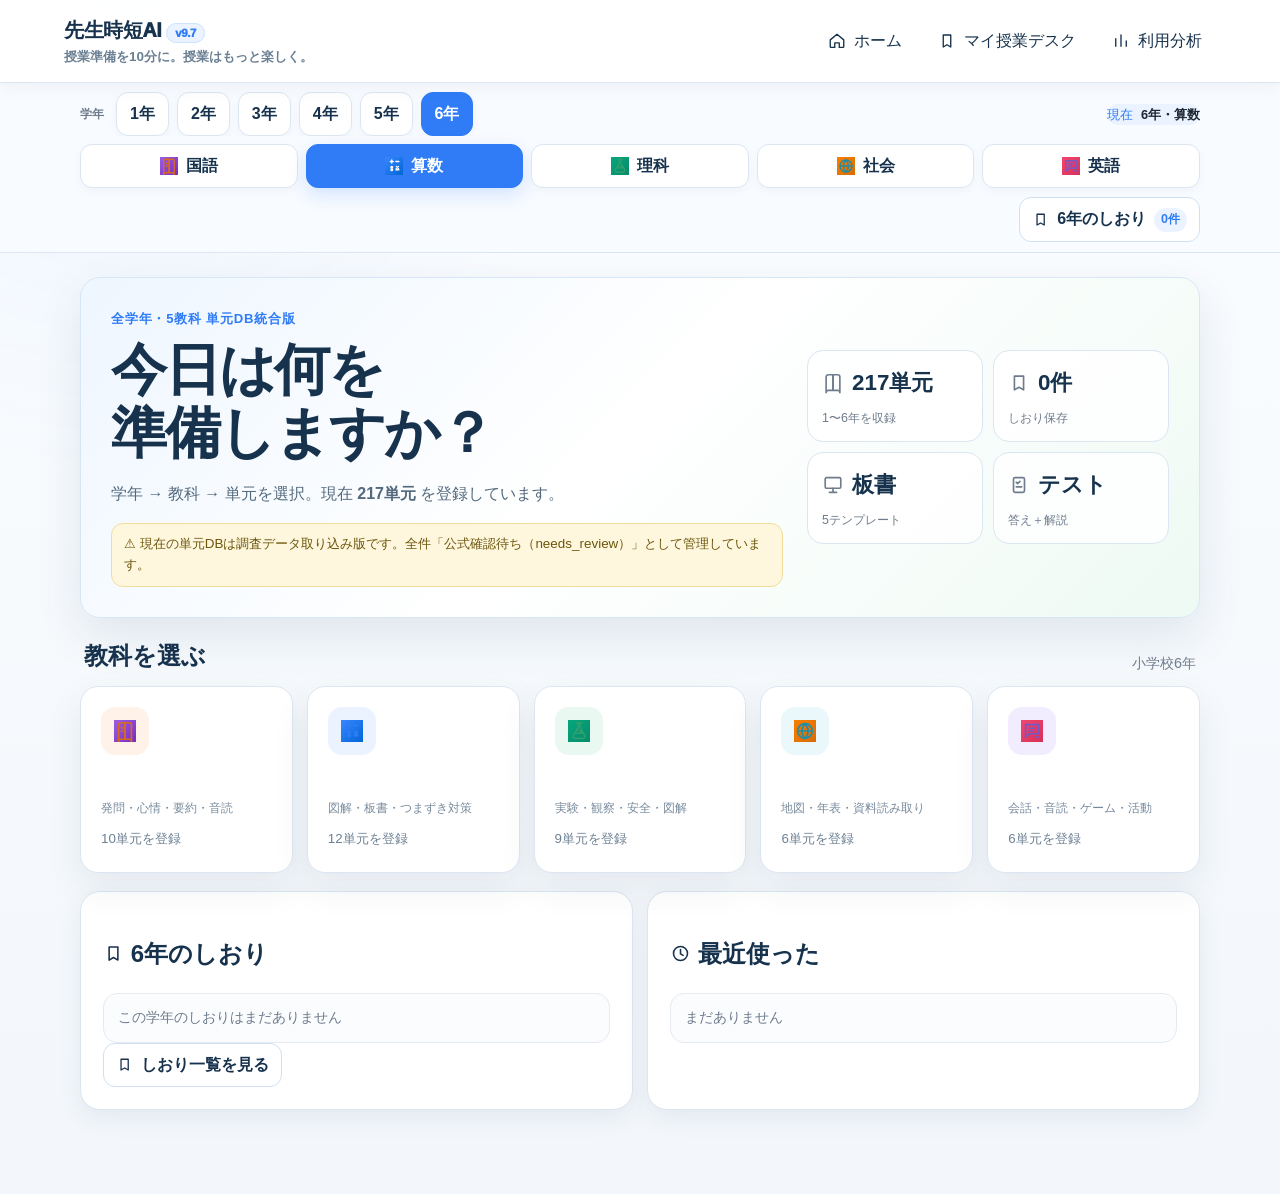
==== index.html @ 451ceffd "Add files via upload" ====
<!doctype html>
<html lang="ja">
<head>
  <meta charset="utf-8" />
  <meta name="viewport" content="width=device-width, initial-scale=1" />
  <title>先生時短AI v9.7</title>
  <meta name="description" content="国語・算数・理科・社会・英語に対応した、先生向け授業準備WebアプリのビジュアルMVP" />
  <link rel="stylesheet" href="styles.css" />
  <meta name="theme-color" content="#2f7cf6" />
</head>
<body>
  <header class="topbar">
    <div class="brand-block">
      <div class="brand">先生時短AI <span class="badge">v9.7</span></div>
      <div class="tagline">授業準備を10分に。授業はもっと楽しく。</div>
    </div>
    <nav class="topnav">
      <button data-view="home"><svg class="nav-svg" viewBox="0 0 24 24" aria-hidden="true"><path d="M3 10.5 12 3l9 7.5v9a1 1 0 0 1-1 1h-5v-6H9v6H4a1 1 0 0 1-1-1z"/></svg><span>ホーム</span></button>
      <button data-view="desk"><svg class="nav-svg" viewBox="0 0 24 24" aria-hidden="true"><path d="M7 4h10v16l-5-3-5 3z"/></svg><span>マイ授業デスク</span></button>
      <button data-view="analytics"><svg class="nav-svg" viewBox="0 0 24 24" aria-hidden="true"><path d="M5 19V9M12 19V4M19 19v-7"/></svg><span>利用分析</span></button>
    </nav>
  </header>

  <div id="global-tabs" class="subject-tabs-wrap"></div>

  <main id="app" class="app"></main>

  <nav class="bottom-nav">
    <button data-view="home"><svg class="nav-svg" viewBox="0 0 24 24" aria-hidden="true"><path d="M3 10.5 12 3l9 7.5v9a1 1 0 0 1-1 1h-5v-6H9v6H4a1 1 0 0 1-1-1z"/></svg><span>ホーム</span></button>
    <button data-view="desk"><svg class="nav-svg" viewBox="0 0 24 24" aria-hidden="true"><path d="M7 4h10v16l-5-3-5 3z"/></svg><span>保存</span></button>
    <button data-view="analytics"><svg class="nav-svg" viewBox="0 0 24 24" aria-hidden="true"><path d="M5 19V9M12 19V4M19 19v-7"/></svg><span>分析</span></button>
  </nav>

  <script src="unit-data.js"></script>
  <script src="material-data.js"></script>
  <script src="app.js"></script>
</body>
</html>
---- styles.css ----
:root{
  --bg:#f4f7fb; --card:#ffffff; --ink:#1d2733; --muted:#6f7c8d; --line:#e6ebf1;
  --accent:#3d6fe8; --accent-soft:#eef3ff; --good:#16805b; --shadow:0 14px 36px rgba(31,52,78,.08);
  --radius:22px;
}
*{box-sizing:border-box}
html{scroll-behavior:smooth}
body{margin:0;background:linear-gradient(180deg,#f8fbff 0,#f3f6fa 100%);color:var(--ink);font-family:-apple-system,BlinkMacSystemFont,"Segoe UI","Noto Sans JP",sans-serif;line-height:1.65}
button,select{font:inherit}
button{cursor:pointer}
.topbar{position:sticky;top:0;z-index:40;display:flex;justify-content:space-between;align-items:center;gap:18px;padding:14px 5vw;background:rgba(255,255,255,.92);backdrop-filter:blur(18px);border-bottom:1px solid var(--line)}
.brand{font-weight:900;font-size:1.22rem}.badge{padding:3px 8px;border-radius:999px;background:var(--accent-soft);color:var(--accent);font-size:.72rem}.tagline{font-size:.84rem;color:var(--muted)}
.topnav{display:flex;gap:8px}.topnav button,.bottom-nav button{border:0;background:transparent;border-radius:12px;padding:9px 11px;color:var(--ink)}
.app{width:min(1180px,92vw);margin:24px auto 84px}
.card{background:var(--card);border:1px solid var(--line);border-radius:var(--radius);box-shadow:var(--shadow)}
.hero{padding:30px;display:grid;grid-template-columns:1.3fr .7fr;gap:24px;background:
 radial-gradient(circle at 90% 0,#dfe9ff 0,transparent 34%),linear-gradient(135deg,#fff,#f6f9ff)}
.hero h1{font-size:clamp(2rem,5vw,3.8rem);line-height:1.16;margin:.18em 0}.eyebrow{font-size:.82rem;font-weight:900;color:var(--accent);letter-spacing:.06em;margin:0}
.hero-visual{display:grid;grid-template-columns:1fr 1fr;gap:10px;align-content:center}
.visual-chip{min-height:92px;border-radius:20px;padding:16px;background:rgba(255,255,255,.82);border:1px solid rgba(61,111,232,.14);display:flex;flex-direction:column;justify-content:center}
.visual-chip b{font-size:1.4rem}.visual-chip span{font-size:.78rem;color:var(--muted)}
.section{margin-top:18px}.section-head{display:flex;justify-content:space-between;gap:16px;align-items:end;margin:0 4px 10px}.section-head h2{margin:0}.muted{color:var(--muted);font-size:.9rem}
.subject-grid{display:grid;grid-template-columns:repeat(5,1fr);gap:14px}
.subject-card{border:0;text-align:left;padding:20px;min-height:180px;border-radius:22px;color:#fff;box-shadow:var(--shadow);transition:.18s;position:relative;overflow:hidden}
.subject-card:hover{transform:translateY(-3px)}
.subject-card:after{content:"";position:absolute;width:110px;height:110px;border-radius:50%;right:-30px;top:-25px;background:rgba(255,255,255,.12)}
.subject-icon{font-size:2rem;display:block}.subject-card h3{font-size:1.2rem;margin:8px 0 2px}.subject-card p{font-size:.78rem;opacity:.92;margin:0}
.jp{background:linear-gradient(135deg,#9b5de5,#7b2cbf)} .math{background:linear-gradient(135deg,#3a86ff,#0066d6)}
.science{background:linear-gradient(135deg,#06a77d,#058c68)} .social{background:linear-gradient(135deg,#f77f00,#d96b00)}
.english{background:linear-gradient(135deg,#ef476f,#d9305b)}
.quick-grid{display:grid;grid-template-columns:repeat(4,1fr);gap:12px}
.quick{border:1px solid var(--line);background:#fff;border-radius:18px;padding:18px;text-align:left;box-shadow:var(--shadow)}
.quick b{display:block;margin-top:6px}.quick span{font-size:.8rem;color:var(--muted)}
.two-col{display:grid;grid-template-columns:1fr 1fr;gap:16px}.three-col{display:grid;grid-template-columns:repeat(3,1fr);gap:16px}
.panel{padding:22px}.list{display:grid;gap:9px}.list-item{padding:12px 14px;border:1px solid var(--line);border-radius:14px;background:#fbfcfe}
.breadcrumb{font-size:.86rem;color:var(--muted);margin-bottom:10px}
.subject-header{padding:24px;display:flex;justify-content:space-between;gap:22px;align-items:center}
.subject-header h1{margin:.1em 0}.subject-badge{display:inline-flex;align-items:center;gap:8px;padding:7px 11px;border-radius:999px;color:#fff;font-weight:800}
.unit-grid{display:grid;grid-template-columns:repeat(3,1fr);gap:12px;margin-top:14px}
.unit-card{padding:18px;border-radius:18px;border:1px solid var(--line);background:#fff;text-align:left}
.unit-card:hover{border-color:#bfd0ff;background:#fbfdff}.unit-card b{display:block}.unit-card small{color:var(--muted)}
.level-panel{padding:20px;margin-top:16px}.level-buttons{display:flex;gap:8px;flex-wrap:wrap;margin-top:10px}
.level-buttons button{border:0;background:#f1f4f8;border-radius:999px;padding:9px 13px;font-weight:800}.level-buttons button.active{background:var(--accent);color:#fff}
.unit-layout{display:grid;grid-template-columns:215px 1fr;gap:16px;margin-top:16px}
.side{padding:12px;position:sticky;top:90px;height:max-content}.side button{display:block;width:100%;text-align:left;border:0;background:transparent;padding:11px;border-radius:12px}.side button:hover{background:var(--accent-soft)}
.stack{display:grid;gap:16px}.content{padding:22px}.content h2{margin-top:0}
.lesson-grid{display:grid;grid-template-columns:repeat(2,1fr);gap:10px}.mini{padding:13px;border:1px solid var(--line);border-radius:14px;background:#fbfcff}
.timeline{display:grid;gap:8px}.timeline-row{display:grid;grid-template-columns:76px 1fr;gap:12px;padding:12px;border-left:3px solid #cbd8ff;background:#fbfcff;border-radius:0 12px 12px 0}
.visual-board{border-radius:18px;padding:14px;background:#1e4d3b;border:10px solid #d3ad73;color:#fff;min-height:320px;display:grid;grid-template-columns:1fr 1.25fr 1fr;gap:14px;box-shadow:inset 0 0 28px rgba(0,0,0,.25)}
.visual-board h3,.visual-board h4{color:#fff3a3;margin:.2em 0}.chalk{border:2px dashed rgba(255,255,255,.5);border-radius:10px;padding:10px}
.visual-board .illust{font-size:2rem;letter-spacing:.14em}
.figure-card{border:1px solid var(--line);border-radius:16px;padding:14px;background:#fbfcfe}
.figure{min-height:150px;border-radius:14px;background:linear-gradient(135deg,#f0f5ff,#f9fbff);display:flex;align-items:center;justify-content:center;text-align:center;font-size:2.3rem;padding:20px}
.answer{margin-top:8px;padding:10px 12px;border-radius:12px;background:#eef8f4;color:var(--good)}
.answer p{margin:.3em 0 0;color:#2b4a40}
.matrix{width:100%;border-collapse:collapse;font-size:.9rem}.matrix th,.matrix td{padding:11px;border-bottom:1px solid var(--line);text-align:left}.matrix th{background:#f7f9fc}
.metric-grid{display:grid;grid-template-columns:repeat(4,1fr);gap:12px}.metric{padding:18px}.num{font-size:1.8rem;font-weight:900}
.bar-row{display:grid;grid-template-columns:110px 1fr 40px;gap:8px;align-items:center;margin:10px 0}.bar{height:9px;border-radius:999px;background:#e8edf4;overflow:hidden}.bar i{display:block;height:100%;background:var(--accent)}
.bottom-nav{display:none}
@media(max-width:920px){.subject-grid{grid-template-columns:repeat(2,1fr)}.quick-grid{grid-template-columns:repeat(2,1fr)}.unit-grid{grid-template-columns:repeat(2,1fr)}.unit-layout{grid-template-columns:1fr}.side{position:static;display:flex;overflow:auto}.side button{width:auto;white-space:nowrap}.hero{grid-template-columns:1fr}.three-col{grid-template-columns:1fr 1fr}}
@media(max-width:640px){.topnav{display:none}.app{width:94vw;margin-bottom:96px}.subject-grid,.unit-grid,.two-col,.three-col,.metric-grid{grid-template-columns:1fr}.quick-grid{grid-template-columns:1fr 1fr}.card,.panel,.content{border-radius:18px}.hero{padding:22px}.visual-board{grid-template-columns:1fr;min-height:auto}.bottom-nav{position:fixed;bottom:0;left:0;right:0;z-index:60;background:rgba(255,255,255,.96);backdrop-filter:blur(16px);border-top:1px solid var(--line);display:grid;grid-template-columns:repeat(3,1fr);padding:7px 8px calc(7px + env(safe-area-inset-bottom))}.bottom-nav button{display:flex;flex-direction:column;align-items:center;font-size:1.1rem}.bottom-nav span{font-size:.7rem}.subject-header{align-items:flex-start;flex-direction:column}.lesson-grid{grid-template-columns:1fr}}

.subject-tabs-wrap{
  position:sticky;
  top:70px;
  z-index:35;
  background:rgba(248,251,255,.96);
  backdrop-filter:blur(14px);
  border-bottom:1px solid var(--line);
}
.subject-tabs{
  width:min(1180px,92vw);
  margin:0 auto;
  display:grid;
  grid-template-columns:repeat(5,1fr);
  gap:8px;
  padding:10px 0;
}
.subject-tab{
  border:1px solid var(--line);
  background:#fff;
  border-radius:14px;
  padding:10px 12px;
  font-weight:850;
  color:var(--ink);
  box-shadow:0 5px 16px rgba(31,52,78,.04);
  transition:.15s;
}
.subject-tab:hover{transform:translateY(-1px);border-color:#c7d4ef}
.subject-tab.active{
  color:#fff;
  border-color:transparent;
}
.subject-tab.jp.active{background:linear-gradient(135deg,#9b5de5,#7b2cbf)}
.subject-tab.math.active{background:linear-gradient(135deg,#3a86ff,#0066d6)}
.subject-tab.science.active{background:linear-gradient(135deg,#06a77d,#058c68)}
.subject-tab.social.active{background:linear-gradient(135deg,#f77f00,#d96b00)}
.subject-tab.english.active{background:linear-gradient(135deg,#ef476f,#d9305b)}

.nav-row{
  display:flex;
  align-items:center;
  gap:10px;
  margin-bottom:12px;
}
.back-btn{
  border:0;
  background:#1d2733;
  color:#fff;
  padding:11px 16px;
  border-radius:14px;
  font-weight:900;
  box-shadow:var(--shadow);
  display:inline-flex;
  align-items:center;
  gap:8px;
}
.back-btn:hover{opacity:.9;transform:translateY(-1px)}
.breadcrumb{
  margin:0;
  display:flex;
  align-items:center;
  flex-wrap:wrap;
  gap:5px;
}
.breadcrumb button{
  border:0;
  background:transparent;
  color:var(--accent);
  font-weight:800;
  padding:4px 2px;
}
@media(max-width:640px){
  .subject-tabs-wrap{top:64px}
  .subject-tabs{
    width:94vw;
    display:flex;
    overflow-x:auto;
    padding:8px 0;
    scrollbar-width:none;
  }
  .subject-tabs::-webkit-scrollbar{display:none}
  .subject-tab{
    min-width:92px;
    flex:0 0 auto;
    padding:9px 10px;
  }
  .nav-row{align-items:flex-start;flex-direction:column}
  .back-btn{width:100%;justify-content:center}
}

.grade-subject-nav{
  width:min(1180px,92vw);
  margin:0 auto;
  padding:9px 0 10px;
}
.grade-row{
  display:flex;
  align-items:center;
  gap:8px;
  margin-bottom:8px;
  overflow-x:auto;
  scrollbar-width:none;
}
.grade-row::-webkit-scrollbar{display:none}
.grade-label{
  flex:0 0 auto;
  font-size:.76rem;
  color:var(--muted);
  font-weight:850;
  padding-right:4px;
}
.grade-tab{
  flex:0 0 auto;
  border:1px solid var(--line);
  background:#fff;
  color:var(--ink);
  border-radius:999px;
  padding:7px 12px;
  font-weight:850;
}
.grade-tab.active{
  background:#1d2733;
  color:#fff;
  border-color:#1d2733;
}
.subject-tabs{
  width:100%;
  margin:0;
  padding:0;
}
.nav-current{
  display:flex;
  gap:8px;
  align-items:center;
  margin-left:auto;
  font-size:.8rem;
  color:var(--muted);
}
.nav-current b{color:var(--ink)}
@media(max-width:640px){
  .grade-subject-nav{width:94vw}
  .grade-row{margin-bottom:7px}
}

.board-template-tabs{display:flex;gap:8px;flex-wrap:wrap;margin:12px 0}
.board-template-tabs button{border:1px solid var(--line);background:#fff;padding:9px 12px;border-radius:999px;font-weight:850}
.board-template-tabs button.active{background:#173d31;color:#fff;border-color:#173d31}
.board-template-note{padding:11px 13px;background:#f0f7f4;border-radius:13px;margin-bottom:12px}
.board-actions{display:flex;gap:10px;flex-wrap:wrap;margin-top:12px}
.research-grid{display:grid;grid-template-columns:repeat(2,1fr);gap:12px;margin-top:14px}
.research-card{border:1px solid var(--line);border-radius:16px;padding:16px;background:#fbfcfe}
.research-card h3{margin:.3em 0}.research-card a{color:var(--accent);font-weight:800;text-decoration:none}
.source-no{display:inline-block;font-size:.72rem;font-weight:900;padding:4px 8px;border-radius:999px;background:var(--accent-soft);color:var(--accent)}
.big-visual{display:flex;flex-direction:column;justify-content:center}.visual-focus-board .illust{font-size:2.6rem}
.visual-board:fullscreen{width:100vw;height:100vh;border-radius:0;padding:28px;font-size:1.35rem}
@media(max-width:640px){.research-grid{grid-template-columns:1fr}.board-template-tabs{flex-wrap:nowrap;overflow-x:auto}.board-template-tabs button{flex:0 0 auto}}

.board-shortcut{margin-top:12px;padding:14px 18px;display:flex;align-items:center;justify-content:space-between;gap:12px}
.board-shortcut div{display:flex;flex-direction:column}
.board-shortcut span{font-size:.82rem;color:var(--muted)}
.board-shortcut button{border:0;background:#173d31;color:#fff;border-radius:12px;padding:10px 15px;font-weight:900}
#board{scroll-margin-top:170px}
#board .visual-board{display:grid!important;visibility:visible!important;opacity:1!important}
@media(max-width:640px){.board-shortcut{align-items:stretch;flex-direction:column}.board-shortcut button{width:100%}}

/* v7 unit database */
.db-warning{margin-top:12px;padding:10px 12px;border-radius:12px;background:#fff7dd;font-size:.84rem;line-height:1.55}
.disabled-card{opacity:.45;cursor:not-allowed;filter:grayscale(.25)}
.subject-tab.disabled{opacity:.4;cursor:not-allowed}
.unit-filter-row{display:grid;grid-template-columns:1fr 140px;gap:10px;margin:14px 0}
.unit-filter-row input,.unit-filter-row select{width:100%;box-sizing:border-box;border:1px solid var(--line);border-radius:12px;padding:11px 12px;background:#fff;font:inherit}
.db-unit-card{position:relative;text-align:left;min-height:118px;display:flex;flex-direction:column;align-items:flex-start;gap:7px}
.db-unit-card b{font-size:1rem}
.term-chip,.review-chip{display:inline-flex;align-items:center;border-radius:999px;padding:4px 8px;font-size:.7rem;font-weight:850}
.term-chip{background:#eef3ff;color:#3158a7}
.review-chip{background:#fff3cd;color:#7a5a00}
.unit-db-meta{display:grid;grid-template-columns:repeat(2,1fr);gap:10px;margin:12px 0;padding:14px}
.unit-db-meta>div{border:1px solid var(--line);border-radius:12px;padding:11px;display:flex;flex-direction:column;gap:5px}
.unit-db-meta span{line-height:1.55}
.publisher-meta{grid-column:1/-1}
.publisher-meta a{font-weight:800;text-decoration:none;color:var(--accent)}
.empty-db{grid-column:1/-1;padding:30px;text-align:center;color:var(--muted)}
@media(max-width:640px){
  .unit-filter-row{grid-template-columns:1fr}
  .unit-db-meta{grid-template-columns:1fr}
}

/* v8 materials database */
.material-filter{display:flex;gap:8px;flex-wrap:wrap;margin:14px 0 16px}
.material-filter button{border:1px solid var(--line);background:#fff;border-radius:999px;padding:8px 11px;font-weight:800}
.material-filter button.active{background:#173d31;color:#fff;border-color:#173d31}
.material-grid{display:grid;grid-template-columns:repeat(2,1fr);gap:14px}
.material-card{border:1px solid var(--line);background:#fff;border-radius:16px;padding:16px;display:flex;flex-direction:column;gap:9px}
.material-card-head{display:flex;justify-content:space-between;align-items:center;gap:10px}
.material-cat{display:inline-flex;align-items:center;border-radius:999px;padding:5px 9px;background:#eef5ff;font-size:.74rem;font-weight:850}
.material-status{display:inline-flex;border-radius:999px;padding:4px 8px;font-size:.7rem;font-weight:850}
.material-status.verified{background:#e8f7ef;color:#176a42}
.material-status.review{background:#fff4d6;color:#7d5e00}
.material-card h3{margin:0;font-size:1.03rem;line-height:1.45}
.material-provider{margin:0;color:var(--muted);font-weight:800}
.material-scores{display:grid;grid-template-columns:repeat(2,1fr);gap:7px;font-size:.78rem}
.material-scores span{background:#f7f9fc;border-radius:9px;padding:7px}
.material-use{display:flex;flex-direction:column;gap:3px;font-size:.83rem}
.material-link{margin-top:auto;display:inline-flex;justify-content:center;text-decoration:none;background:#173d31;color:#fff;border-radius:11px;padding:10px 12px;font-weight:900}
@media(max-width:640px){
  .material-grid{grid-template-columns:1fr}
  .material-filter{flex-wrap:nowrap;overflow-x:auto}
  .material-filter button{flex:0 0 auto}
}

/* v8.1 unit detail + bookmarks */
.unit-detail-hero{align-items:flex-start}
.unit-detail-actions{display:flex;flex-direction:column;gap:10px;min-width:190px}
.bookmark-btn{border:0;border-radius:12px;background:#fff1b8;color:#5f4600;padding:12px 14px;font-weight:900;cursor:pointer}
.unit-page-nav{display:flex;gap:8px;flex-wrap:wrap;margin-top:14px}
.unit-page-nav button{border:1px solid var(--line);background:#fff;border-radius:999px;padding:8px 11px;font-weight:800}
.continue-card{display:flex;align-items:center;justify-content:space-between;gap:16px;padding:18px 20px;margin-bottom:16px;background:linear-gradient(135deg,#f5fbff,#fff8e8)}
.continue-card h2,.continue-card h3{margin:.25rem 0}
.continue-card button{border:0;background:#173d31;color:#fff;border-radius:12px;padding:11px 15px;font-weight:900}
.continue-card.compact{margin:12px 0}
.bookmark-home{width:100%;text-align:left;border:0;background:#fff;cursor:pointer}
.bookmark-grid{display:grid;grid-template-columns:repeat(2,1fr);gap:12px}
.bookmark-card{border:1px solid var(--line);border-radius:14px;padding:14px;background:#fff}
.bookmark-card span{font-size:.78rem;color:var(--muted);font-weight:800}
.bookmark-card h3{margin:.4rem 0 1rem}
.bookmark-card button{border:0;background:#173d31;color:#fff;border-radius:9px;padding:8px 11px;font-weight:800;margin-right:6px}
.bookmark-card button.ghost{background:#f2f4f7;color:#334}
#lesson,#board,#materials,#activity,#quiz{scroll-margin-top:170px}
@media(max-width:640px){
  .unit-detail-actions{width:100%;min-width:0}
  .continue-card{align-items:stretch;flex-direction:column}
  .bookmark-grid{grid-template-columns:1fr}
  .unit-page-nav{flex-wrap:nowrap;overflow-x:auto}
  .unit-page-nav button{flex:0 0 auto}
}

/* v8.2 pictogram icon for support */
.icon-pict{display:inline-flex;align-items:center;justify-content:center;vertical-align:-0.15em}
.icon-support{width:1.1em;height:1.1em}
.icon-support svg{width:100%;height:100%;fill:currentColor;display:block}
#support h2 .icon-support,
[data-anchor="support"] .icon-support{margin-right:.28em}

/* ===== v9 Education App UI ===== */
:root{
  --edu-bg:#f3f7fb;--edu-surface:#fff;--edu-surface-2:#f8fbff;--edu-line:#dbe6f2;
  --edu-text:#17324d;--edu-muted:#6c8094;--edu-primary:#2f7cf6;--edu-primary-2:#1e64d8;
  --edu-primary-soft:#eaf3ff;--edu-green:#2f9e72;--edu-green-soft:#eaf8f2;
  --edu-yellow-soft:#fff7dd;--edu-shadow:0 8px 24px rgba(33,70,108,.08);
  --edu-shadow-lg:0 18px 46px rgba(33,70,108,.11);--edu-radius:20px
}
html{background:var(--edu-bg)}
body{background:radial-gradient(circle at 10% 0%,rgba(47,124,246,.06),transparent 30%),linear-gradient(180deg,#fbfdff 0%,#f3f7fb 100%);color:var(--edu-text);line-height:1.65}
.topbar{background:rgba(255,255,255,.94)!important;backdrop-filter:blur(14px);border-bottom:1px solid var(--edu-line)!important;box-shadow:0 4px 18px rgba(33,70,108,.05)!important}
.brand{font-weight:950;letter-spacing:-.02em}.badge{background:var(--edu-primary-soft)!important;color:var(--edu-primary)!important;border:1px solid #cfe2ff!important}.tagline{color:var(--edu-muted)!important;font-weight:700}
.topnav button,.bottom-nav button{display:inline-flex!important;align-items:center;justify-content:center;gap:7px}.nav-svg{width:18px;height:18px;fill:none;stroke:currentColor;stroke-width:1.8;stroke-linecap:round;stroke-linejoin:round}
.subject-tabs-wrap{background:rgba(248,251,255,.96)!important;border-bottom:1px solid var(--edu-line)!important}.grade-subject-nav{max-width:1120px;margin:auto}.grade-row,.subject-tabs{gap:8px!important}
.grade-tab,.subject-tab{border:1px solid var(--edu-line)!important;border-radius:14px!important;background:#fff!important;color:var(--edu-text)!important;min-height:46px;font-weight:850!important;box-shadow:0 3px 10px rgba(33,70,108,.04);transition:.18s ease}
.grade-tab:hover,.subject-tab:hover{transform:translateY(-1px);box-shadow:0 7px 18px rgba(33,70,108,.08)}.grade-tab.active{background:var(--edu-text)!important;border-color:var(--edu-text)!important;color:#fff!important}
.subject-tab.active{background:var(--edu-primary)!important;color:#fff!important;border-color:var(--edu-primary)!important;box-shadow:0 7px 18px rgba(47,124,246,.18)}.nav-current{border-radius:14px!important;background:var(--edu-primary-soft)!important;color:var(--edu-primary)!important}
.app{max-width:1120px!important}.card{background:#fff!important;border:1px solid var(--edu-line)!important;border-radius:var(--edu-radius)!important;box-shadow:var(--edu-shadow)!important}
.hero{background:linear-gradient(135deg,#eef6ff 0%,#fff 48%,#eefaf4 100%)!important;box-shadow:var(--edu-shadow-lg)!important;border-color:#d7e6f6!important}.hero h1{font-size:clamp(2rem,4.5vw,3.5rem)!important;line-height:1.12!important;letter-spacing:-.035em}.hero p{color:#53697d}.eyebrow{color:var(--edu-primary)!important;font-weight:900!important}
.visual-chip{background:rgba(255,255,255,.86)!important;border:1px solid var(--edu-line)!important;border-radius:16px!important;box-shadow:none!important}
.subject-grid{gap:14px!important}.subject-card{background:#fff!important;border:1px solid var(--edu-line)!important;border-radius:18px!important;min-height:172px;padding:20px!important;text-align:left!important;transition:.18s ease}
.subject-card:hover{transform:translateY(-3px);box-shadow:0 12px 28px rgba(33,70,108,.11)!important;border-color:#bdd2e8!important}.subject-card p{color:var(--edu-muted)!important}.subject-icon{width:52px!important;height:52px!important;border-radius:15px!important;display:flex!important;align-items:center;justify-content:center;font-size:1.6rem!important}
.subject-card.jp .subject-icon{background:#fff2e8!important}.subject-card.math .subject-icon{background:#eaf3ff!important}.subject-card.science .subject-icon{background:#eaf8f2!important}.subject-card.social .subject-icon{background:#eaf8fb!important}.subject-card.english .subject-icon{background:#f1edff!important}
.db-warning{background:var(--edu-yellow-soft)!important;border:1px solid #f0dd9b!important;color:#6c560d!important}
.continue-card{background:linear-gradient(135deg,#edf5ff,#fff 58%,#eefaf4)!important;border:1px solid #d7e6f6!important;box-shadow:var(--edu-shadow)!important;border-radius:18px!important}
.continue-card button,.material-link,.bookmark-card button{background:var(--edu-primary)!important;color:#fff!important;border-radius:12px!important}.continue-card button:hover,.material-link:hover,.bookmark-card button:hover{background:var(--edu-primary-2)!important}
.back-btn{background:var(--edu-text)!important;color:#fff!important;border-radius:12px!important}.breadcrumb{color:var(--edu-muted)!important}.breadcrumb button{color:var(--edu-primary)!important}
.subject-header{background:linear-gradient(135deg,#fff,#f6f9fd)!important}.subject-badge{border-radius:999px!important;padding:7px 11px!important;font-weight:900!important}.figure-card{background:var(--edu-surface-2)!important;border:1px solid var(--edu-line)!important;border-radius:16px!important}.figure{background:#eef5ff!important;color:var(--edu-text)!important}
.unit-filter-row input,.unit-filter-row select{background:#fff!important;border:1px solid var(--edu-line)!important;border-radius:14px!important;min-height:48px}.unit-filter-row input:focus,.unit-filter-row select:focus{border-color:#9fc0ef!important;box-shadow:0 0 0 4px rgba(47,124,246,.08)}
.unit-grid{gap:14px!important}.db-unit-card{background:linear-gradient(180deg,#fff,#fbfdff)!important;border:1px solid var(--edu-line)!important;border-radius:16px!important;box-shadow:0 4px 14px rgba(33,70,108,.04)!important;transition:.18s ease}
.db-unit-card:hover{transform:translateY(-2px);box-shadow:0 10px 24px rgba(33,70,108,.09)!important;border-color:#bed4ea!important}.term-chip{background:var(--edu-primary-soft)!important;color:var(--edu-primary)!important}.review-chip{background:var(--edu-yellow-soft)!important;color:#755b00!important}
.unit-db-meta>div{background:#fbfdff!important;border:1px solid var(--edu-line)!important;border-radius:14px!important}.unit-detail-hero{background:linear-gradient(135deg,#fff,#f3f8ff)!important}
.unit-page-nav{display:grid!important;grid-template-columns:repeat(5,minmax(0,1fr));gap:8px!important;margin-top:16px!important}.unit-page-nav button{min-height:58px;border:1px solid var(--edu-line)!important;border-radius:14px!important;background:#fff!important;color:var(--edu-text)!important;box-shadow:0 3px 10px rgba(33,70,108,.04);font-weight:850!important}.unit-page-nav button:hover{background:var(--edu-primary-soft)!important;border-color:#bcd3ef!important}
.bookmark-btn{background:#fff7dc!important;color:#6a5200!important;border:1px solid #eed27d!important;border-radius:12px!important}.content.card{padding:22px!important}.lesson-grid{gap:12px!important}.mini{background:var(--edu-surface-2)!important;border:1px solid var(--edu-line)!important;border-radius:14px!important}
.visual-board{border-radius:18px!important}.board-template-tabs button,.material-filter button{border:1px solid var(--edu-line)!important;background:#fff!important;color:var(--edu-text)!important;border-radius:999px!important}.board-template-tabs button.active,.material-filter button.active{background:var(--edu-primary)!important;color:#fff!important;border-color:var(--edu-primary)!important}
.material-card,.research-card,.bookmark-card{border:1px solid var(--edu-line)!important;border-radius:16px!important;background:#fff!important;box-shadow:0 4px 14px rgba(33,70,108,.05)}.material-cat{background:var(--edu-primary-soft)!important;color:var(--edu-primary)!important}.material-status.verified{background:var(--edu-green-soft)!important;color:#237a58!important}.material-scores span{background:#f6f9fc!important;border:1px solid #edf2f7}
.bottom-nav{background:rgba(255,255,255,.96)!important;backdrop-filter:blur(12px);border-top:1px solid var(--edu-line)!important}.bottom-nav button{color:var(--edu-muted)!important}.bottom-nav button:hover{color:var(--edu-primary)!important}
@media(max-width:900px){.unit-page-nav{grid-template-columns:repeat(2,minmax(0,1fr))}}
@media(max-width:640px){body{font-size:15px}.topbar{padding:10px 14px!important}.topnav{display:none!important}.app{padding:14px!important}.card{border-radius:16px!important}.hero{padding:20px!important}.content.card{padding:16px!important}.subject-grid{grid-template-columns:1fr 1fr!important}.subject-card{min-height:145px;padding:16px!important}.unit-page-nav{grid-template-columns:1fr 1fr}.grade-row{overflow-x:auto}.subject-tabs{overflow-x:auto;flex-wrap:nowrap!important}}

/* v9.1 visual support pictogram */
.icon-visual{width:1.12em;height:1.12em}
.icon-visual svg{width:100%;height:100%;fill:none;stroke:currentColor;stroke-width:1.8;stroke-linecap:round;stroke-linejoin:round;display:block}
#visual h2 .icon-visual,[data-anchor="visual"] .icon-visual{margin-right:.28em}

/* v9.2 unified pictograms */
.icon-generic{width:1.08em;height:1.08em}
.icon-generic svg{width:100%;height:100%;fill:none;stroke:currentColor;stroke-width:1.8;stroke-linecap:round;stroke-linejoin:round;display:block}
.visual-chip b .icon-generic,.section-head h1 .icon-generic,.section-head h2 .icon-generic,.card.panel h2 .icon-generic,[data-anchor] .icon-generic,.bookmark-btn .icon-generic{margin-right:.32em}
.material-cat .icon-generic,.subject-badge .icon-generic{margin-right:.24em}

/* v9.3 unified subject pictograms */
.subject-pict{display:inline-flex;align-items:center;justify-content:center;color:currentColor}
.subject-pict svg{width:100%;height:100%;fill:none;stroke:currentColor;stroke-width:1.8;stroke-linecap:round;stroke-linejoin:round;display:block}
.subject-pict.lg{width:1.6em;height:1.6em}
.subject-tab .subject-pict{margin-right:.34em;vertical-align:-0.14em}
.subject-badge .subject-pict{margin-right:.3em}
.subject-icon .subject-pict{width:1.7em;height:1.7em}
.subject-card.jp .subject-pict{color:#d66b1f}
.subject-card.math .subject-pict{color:#2f7cf6}
.subject-card.science .subject-pict{color:#2f9e72}
.subject-card.social .subject-pict{color:#218da8}
.subject-card.english .subject-pict{color:#7359c7}
.subject-tab.jp .subject-pict{color:#d66b1f}
.subject-tab.math .subject-pict{color:#2f7cf6}
.subject-tab.science .subject-pict{color:#2f9e72}
.subject-tab.social .subject-pict{color:#218da8}
.subject-tab.english .subject-pict{color:#7359c7}
.subject-tab.active .subject-pict{color:currentColor}
.subject-badge.jp .subject-pict{color:#d66b1f}
.subject-badge.math .subject-pict{color:#2f7cf6}
.subject-badge.science .subject-pict{color:#2f9e72}
.subject-badge.social .subject-pict{color:#218da8}
.subject-badge.english .subject-pict{color:#7359c7}

/* =========================================================
   v9.4 UI polish: icon size / spacing / color / tap targets
   ========================================================= */
:root{
  --icon-nav:18px;
  --icon-tab:18px;
  --icon-card:22px;
  --icon-heading:21px;
  --icon-hero:22px;
  --gap-xs:6px;
  --gap-sm:8px;
  --gap-md:12px;
  --gap-lg:16px;
  --control-h:44px;
  --control-radius:12px;
  --ui-active:#2f7cf6;
  --ui-active-soft:#eaf3ff;
  --ui-text:#17324d;
  --ui-muted:#6c8094;
  --ui-disabled:#a9b7c5;
  --ui-disabled-bg:#f3f6f9;
  --ui-line:#dbe6f2;
}
.icon-pict,.ui-icon,.subject-pict{flex:0 0 auto;vertical-align:-0.12em}
.icon-pict svg,.ui-icon svg,.subject-pict svg{stroke-width:1.8!important}
.topnav{gap:var(--gap-sm)!important}
.topnav button{min-height:var(--control-h);padding:0 14px!important;gap:var(--gap-sm)!important;border-radius:var(--control-radius)!important;color:var(--ui-text)!important}
.topnav .nav-svg{width:var(--icon-nav)!important;height:var(--icon-nav)!important}
.topnav button:hover{background:var(--ui-active-soft)!important;color:var(--ui-active)!important}
.bottom-nav{min-height:64px}
.bottom-nav button{min-height:48px;padding:6px 10px!important;gap:4px!important;border-radius:12px!important}
.bottom-nav .nav-svg{width:var(--icon-nav)!important;height:var(--icon-nav)!important}
.bottom-nav button span{font-size:.76rem;line-height:1.1}
.grade-row,.subject-tabs{gap:var(--gap-sm)!important}
.grade-tab,.subject-tab{min-height:var(--control-h)!important;padding:0 13px!important;border-radius:var(--control-radius)!important}
.subject-tab{display:inline-flex!important;align-items:center;justify-content:center;gap:var(--gap-sm)!important}
.subject-tab .subject-pict{width:var(--icon-tab)!important;height:var(--icon-tab)!important;margin-right:0!important}
.subject-tab.active{background:var(--ui-active)!important;color:#fff!important}
.subject-tab.disabled,.subject-tab:disabled{color:var(--ui-disabled)!important;background:var(--ui-disabled-bg)!important;border-color:#e4ebf1!important;opacity:1!important;box-shadow:none!important}
.subject-card{gap:var(--gap-sm)}
.subject-icon{width:48px!important;height:48px!important;border-radius:14px!important}
.subject-icon .subject-pict{width:var(--icon-card)!important;height:var(--icon-card)!important}
.subject-card h3{margin:.5rem 0 .25rem!important}.subject-card p{margin:.1rem 0 .4rem!important}.subject-card small{color:var(--ui-muted)!important}
.visual-chip{padding:12px 14px!important;gap:var(--gap-xs)!important}.visual-chip b{display:flex;align-items:center;gap:var(--gap-sm)}
.visual-chip .icon-generic,.visual-chip .icon-pict{width:var(--icon-hero)!important;height:var(--icon-hero)!important;margin-right:0!important}
.section-head h1,.section-head h2,.content h2,.panel h2,.card.panel h2{gap:var(--gap-sm)!important}
.section-head h1 .icon-generic,.section-head h2 .icon-generic,.content h2 .icon-generic,.content h2 .icon-pict,.panel h2 .icon-generic,.card.panel h2 .icon-generic,.card.panel h2 .icon-pict{width:var(--icon-heading)!important;height:var(--icon-heading)!important;margin-right:0!important}
.unit-page-nav{gap:var(--gap-sm)!important}.unit-page-nav button{min-height:52px!important;padding:10px 12px!important;gap:var(--gap-sm)!important;border-radius:14px!important}
.unit-page-nav .icon-generic,.unit-page-nav .icon-pict{width:20px!important;height:20px!important;margin-right:0!important}
.bookmark-btn,.back-btn,.unit-card,.material-link,.continue-card button,.bookmark-card button{min-height:var(--control-h);display:inline-flex!important;align-items:center;justify-content:center;gap:var(--gap-sm)!important}
.bookmark-btn .icon-generic,.bookmark-btn .icon-pict{width:18px!important;height:18px!important;margin-right:0!important}
.material-cat{display:inline-flex!important;align-items:center;gap:6px!important;min-height:28px}.material-cat .icon-generic,.material-cat .icon-pict{width:16px!important;height:16px!important;margin-right:0!important}
.material-filter,.board-template-tabs{gap:var(--gap-sm)!important}.material-filter button,.board-template-tabs button{min-height:38px;padding:7px 12px!important}
.unit-filter-row{gap:var(--gap-sm)!important}.unit-filter-row input,.unit-filter-row select{min-height:var(--control-h)!important;padding:0 12px!important}
.section{margin-top:18px!important}.content.card{margin-top:14px!important}.two-col{gap:14px!important}
.material-grid,.research-grid,.bookmark-grid,.lesson-grid,.quick-grid,.unit-grid,.subject-grid{gap:14px!important}
.grade-tab.active,.subject-tab.active,.material-filter button.active,.board-template-tabs button.active{background:var(--ui-active)!important;border-color:var(--ui-active)!important;color:#fff!important}
@media(max-width:640px){
  .grade-tab,.subject-tab,.topnav button,.bottom-nav button,.unit-page-nav button,.bookmark-btn,.back-btn,.unit-card,.material-link{min-height:44px!important}
  .subject-tabs{gap:6px!important}.subject-tab{padding:0 11px!important}.subject-tab .subject-pict{width:17px!important;height:17px!important}
  .bottom-nav{padding-bottom:max(6px,env(safe-area-inset-bottom))}.bottom-nav button{min-width:72px}
}

/* =========================================================
   v9.5 grade-scoped bookmarks
   ========================================================= */
.grade-bookmark-row{
  display:flex;
  justify-content:flex-end;
  padding-top:9px;
}
.grade-bookmark-btn,
.bookmark-list-open{
  display:inline-flex;
  align-items:center;
  justify-content:center;
  gap:8px;
  min-height:40px;
  padding:8px 12px;
  border:1px solid #cfe0f2;
  border-radius:12px;
  background:#fff;
  color:var(--edu-text,#17324d);
  font-weight:850;
  cursor:pointer;
}
.grade-bookmark-btn:hover,
.bookmark-list-open:hover{
  background:var(--edu-primary-soft,#eaf3ff);
  border-color:#aecdEE;
  color:var(--edu-primary,#2f7cf6);
}
.grade-bookmark-btn strong{
  display:inline-flex;
  align-items:center;
  justify-content:center;
  min-width:28px;
  height:24px;
  padding:0 7px;
  border-radius:999px;
  background:var(--edu-primary-soft,#eaf3ff);
  color:var(--edu-primary,#2f7cf6);
  font-size:.78rem;
}
.compact-bookmark-list{
  width:100%;
}
.bookmark-page-hero{
  display:flex;
  align-items:center;
  justify-content:space-between;
  gap:18px;
  padding:24px;
  background:linear-gradient(135deg,#fff,#f3f8ff)!important;
}
.bookmark-page-hero h1{margin:.25rem 0}
.bookmark-count-large{
  min-width:116px;
  padding:16px;
  text-align:center;
  border:1px solid #dbe6f2;
  border-radius:16px;
  background:#f8fbff;
}
.bookmark-count-large b{
  display:block;
  font-size:2rem;
  color:var(--edu-primary,#2f7cf6);
}
.bookmark-count-large span{color:var(--edu-muted,#6c8094);font-size:.82rem}
.bookmark-grade-switch{
  display:flex;
  gap:8px;
  padding:12px;
  margin-top:14px;
  overflow-x:auto;
}
.bookmark-grade-switch button{
  min-width:76px;
  min-height:44px;
  padding:8px 12px;
  border:1px solid #dbe6f2;
  border-radius:12px;
  background:#fff;
  color:#17324d;
  font-weight:850;
}
.bookmark-grade-switch button.active{
  background:var(--edu-primary,#2f7cf6);
  border-color:var(--edu-primary,#2f7cf6);
  color:#fff;
}
.bookmark-grade-switch button span{
  display:inline-flex;
  align-items:center;
  justify-content:center;
  min-width:22px;
  height:22px;
  margin-left:4px;
  border-radius:999px;
  background:rgba(255,255,255,.18);
  font-size:.72rem;
}
.bookmark-subject-groups{
  display:grid;
  gap:14px;
  margin-top:14px;
}
.bookmark-subject-group{
  padding:18px;
}
.bookmark-subject-head{
  display:flex;
  align-items:center;
  justify-content:space-between;
  margin-bottom:12px;
}
.bookmark-subject-title{
  display:flex;
  align-items:center;
  gap:10px;
}
.bookmark-subject-title .subject-pict{
  width:28px;
  height:28px;
}
.bookmark-subject-title b{display:block;font-size:1.06rem}
.bookmark-subject-title span{display:block;color:var(--edu-muted,#6c8094);font-size:.78rem}
.bookmark-shortcut-grid{
  display:grid;
  grid-template-columns:repeat(2,minmax(0,1fr));
  gap:10px;
}
.bookmark-shortcut{
  display:flex;
  align-items:center;
  justify-content:space-between;
  gap:12px;
  padding:14px;
  border:1px solid #dbe6f2;
  border-radius:14px;
  background:#fbfdff;
}
.bookmark-shortcut h3{
  margin:.35rem 0 0;
  font-size:1rem;
}
.bookmark-shortcut-actions{
  display:flex;
  gap:7px;
  flex:0 0 auto;
}
.bookmark-shortcut-actions button{
  min-height:38px;
  padding:7px 10px;
  border:0;
  border-radius:10px;
  background:var(--edu-primary,#2f7cf6);
  color:#fff;
  font-weight:800;
  cursor:pointer;
}
.bookmark-shortcut-actions .ghost{
  background:#eef2f6;
  color:#53697d;
}
.bookmark-empty{padding:8px 2px}
.desk-grade-bookmarks{
  display:grid;
  grid-template-columns:repeat(3,minmax(0,1fr));
  gap:10px;
  margin-top:14px;
}
.desk-grade-bookmarks button{
  min-height:52px;
  border:1px solid #dbe6f2;
  border-radius:12px;
  background:#fff;
  color:#17324d;
  font-weight:850;
}
.desk-grade-bookmarks button.active{
  border-color:#b9d3f1;
  background:#eef6ff;
  color:#2f7cf6;
}
.bookmark-home{
  display:flex!important;
  align-items:center;
  gap:8px;
}
.bookmark-home .subject-pict{width:17px;height:17px}
@media(max-width:700px){
  .bookmark-page-hero{align-items:stretch;flex-direction:column}
  .bookmark-count-large{min-width:0}
  .bookmark-shortcut-grid{grid-template-columns:1fr}
  .bookmark-shortcut{align-items:stretch;flex-direction:column}
  .bookmark-shortcut-actions{width:100%}
  .bookmark-shortcut-actions button{flex:1}
  .desk-grade-bookmarks{grid-template-columns:repeat(2,minmax(0,1fr))}
}

/* v9.6 home navigation safeguard */
#app:empty{min-height:0}
#app .nav-row{position:relative;z-index:1}
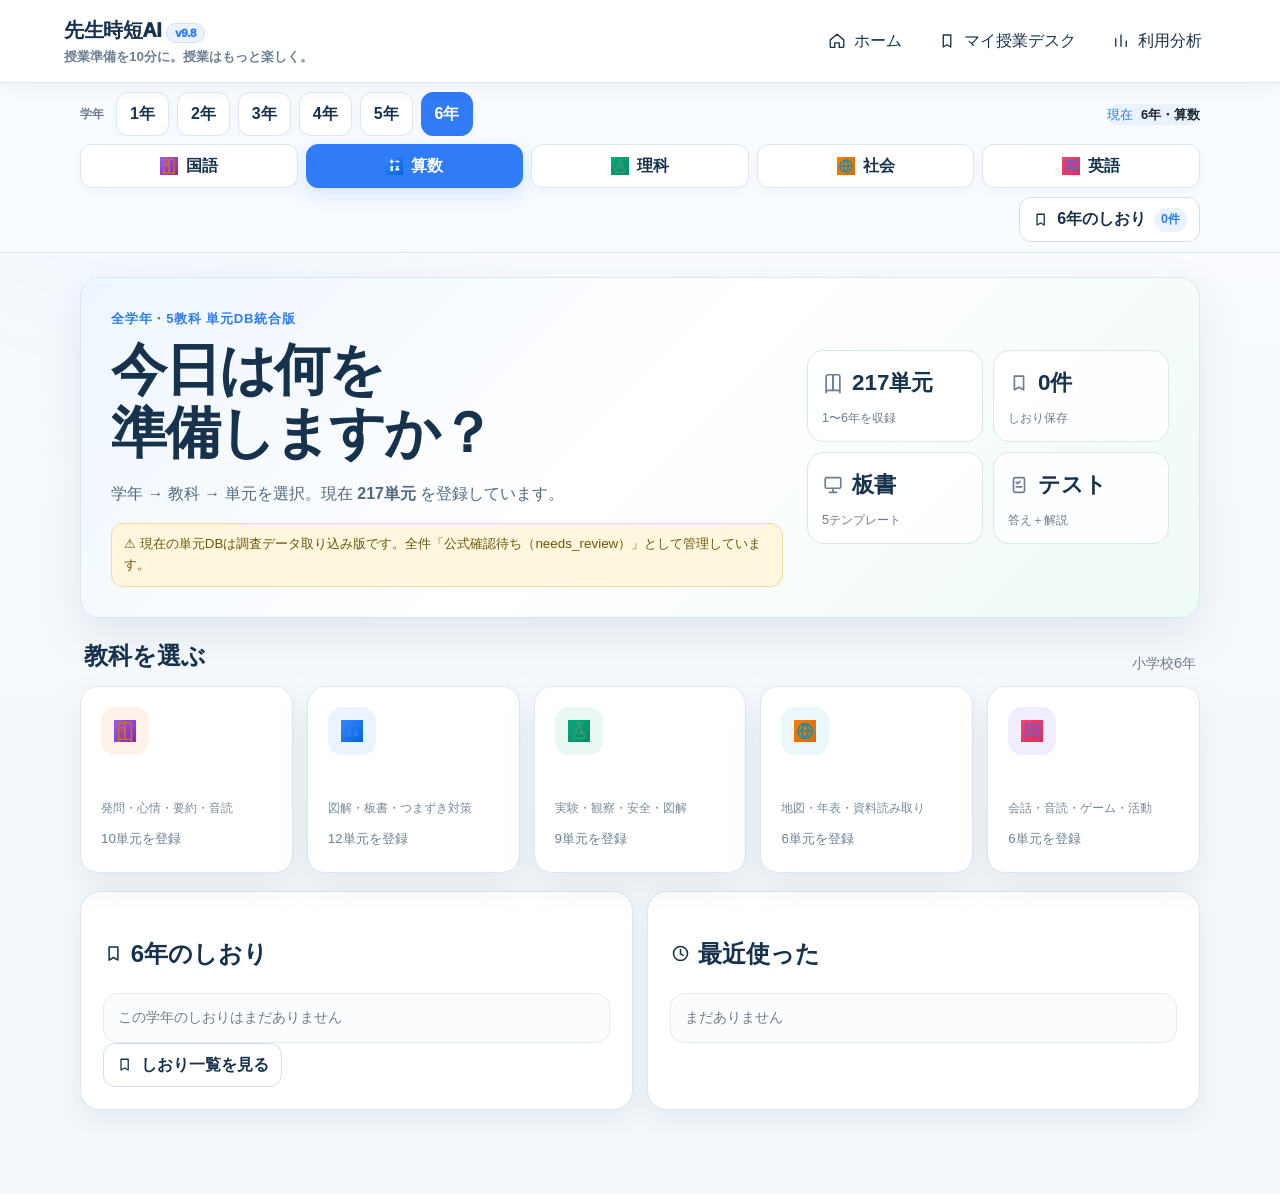
==== commit d2024762: "Add files via upload" ====
--- a/index.html
+++ b/index.html
@@ -3,7 +3,7 @@
 <head>
   <meta charset="utf-8" />
   <meta name="viewport" content="width=device-width, initial-scale=1" />
-  <title>先生時短AI v9.7</title>
+  <title>先生時短AI v9.8</title>
   <meta name="description" content="国語・算数・理科・社会・英語に対応した、先生向け授業準備WebアプリのビジュアルMVP" />
   <link rel="stylesheet" href="styles.css" />
   <meta name="theme-color" content="#2f7cf6" />
@@ -11,7 +11,7 @@
 <body>
   <header class="topbar">
     <div class="brand-block">
-      <div class="brand">先生時短AI <span class="badge">v9.7</span></div>
+      <div class="brand">先生時短AI <span class="badge">v9.8</span></div>
       <div class="tagline">授業準備を10分に。授業はもっと楽しく。</div>
     </div>
     <nav class="topnav">
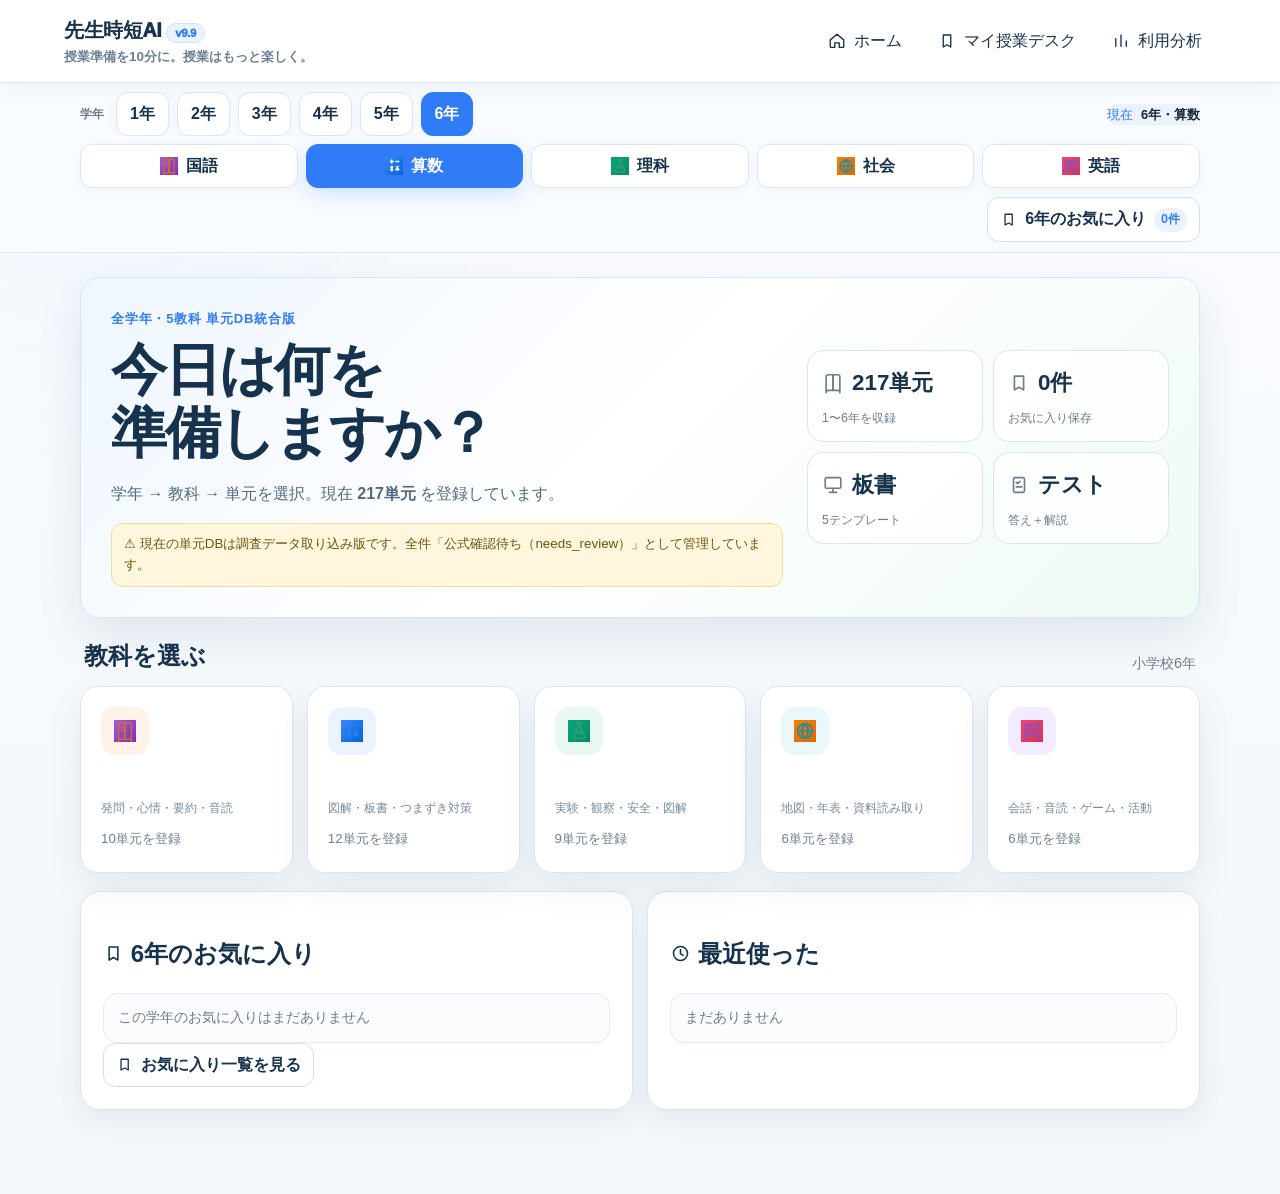
==== commit 0e57dae9: "Add files via upload" ====
--- a/index.html
+++ b/index.html
@@ -3,7 +3,7 @@
 <head>
   <meta charset="utf-8" />
   <meta name="viewport" content="width=device-width, initial-scale=1" />
-  <title>先生時短AI v9.8</title>
+  <title>先生時短AI v9.9</title>
   <meta name="description" content="国語・算数・理科・社会・英語に対応した、先生向け授業準備WebアプリのビジュアルMVP" />
   <link rel="stylesheet" href="styles.css" />
   <meta name="theme-color" content="#2f7cf6" />
@@ -11,7 +11,7 @@
 <body>
   <header class="topbar">
     <div class="brand-block">
-      <div class="brand">先生時短AI <span class="badge">v9.8</span></div>
+      <div class="brand">先生時短AI <span class="badge">v9.9</span></div>
       <div class="tagline">授業準備を10分に。授業はもっと楽しく。</div>
     </div>
     <nav class="topnav">
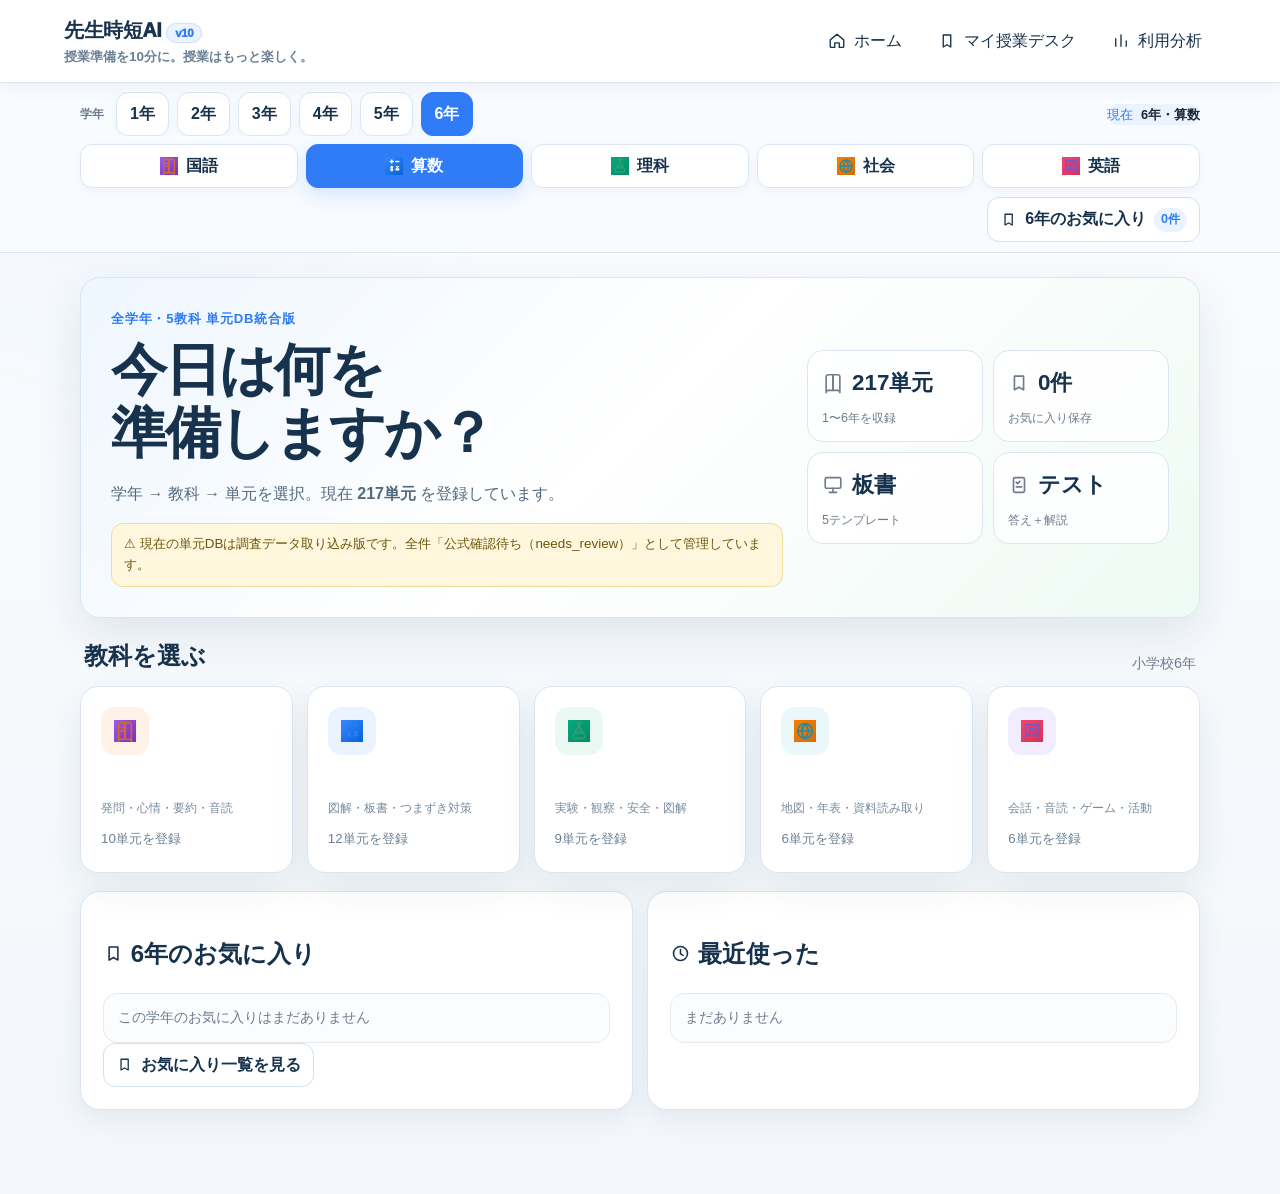
==== commit 31601340: "Add files via upload" ====
--- a/index.html
+++ b/index.html
@@ -3,7 +3,7 @@
 <head>
   <meta charset="utf-8" />
   <meta name="viewport" content="width=device-width, initial-scale=1" />
-  <title>先生時短AI v9.9</title>
+  <title>先生時短AI v10</title>
   <meta name="description" content="国語・算数・理科・社会・英語に対応した、先生向け授業準備WebアプリのビジュアルMVP" />
   <link rel="stylesheet" href="styles.css" />
   <meta name="theme-color" content="#2f7cf6" />
@@ -11,7 +11,7 @@
 <body>
   <header class="topbar">
     <div class="brand-block">
-      <div class="brand">先生時短AI <span class="badge">v9.9</span></div>
+      <div class="brand">先生時短AI <span class="badge">v10</span></div>
       <div class="tagline">授業準備を10分に。授業はもっと楽しく。</div>
     </div>
     <nav class="topnav">
--- a/styles.css
+++ b/styles.css
@@ -643,3 +643,166 @@
 /* v9.6 home navigation safeguard */
 #app:empty{min-height:0}
 #app .nav-row{position:relative;z-index:1}
+
+/* =========================================================
+   v10 AI Lesson Plan MVP
+   ========================================================= */
+.ai-lesson-panel{
+  padding:22px;
+  margin-top:14px;
+  border:1px solid #cfe0f5!important;
+  background:linear-gradient(135deg,#f4f9ff,#ffffff 55%,#f2fbf6)!important;
+}
+.ai-lesson-intro{
+  display:flex;
+  align-items:center;
+  justify-content:space-between;
+  gap:20px;
+}
+.ai-lesson-intro h2{
+  margin:.35rem 0 .4rem;
+  font-size:1.4rem;
+}
+.ai-lesson-intro p{
+  margin:0;
+  color:var(--edu-muted,#6c8094);
+}
+.ai-label{
+  display:inline-flex;
+  align-items:center;
+  min-height:28px;
+  padding:4px 10px;
+  border-radius:999px;
+  background:#17324d;
+  color:#fff;
+  font-size:.76rem;
+  font-weight:900;
+}
+.ai-generate-btn{
+  flex:0 0 auto;
+  min-height:50px;
+  padding:0 18px;
+  border:0;
+  border-radius:14px;
+  background:#2f7cf6;
+  color:#fff;
+  font-weight:900;
+  box-shadow:0 8px 20px rgba(47,124,246,.2);
+  cursor:pointer;
+}
+.ai-generate-btn:hover{background:#1e64d8}
+.ai-generate-btn:disabled{opacity:.65;cursor:wait}
+.ai-condition-row{
+  display:flex;
+  gap:7px;
+  flex-wrap:wrap;
+  margin:15px 0 10px;
+}
+.ai-condition-row span{
+  padding:6px 10px;
+  border-radius:999px;
+  background:#eef5ff;
+  border:1px solid #d5e4f5;
+  color:#285b93;
+  font-size:.78rem;
+  font-weight:850;
+}
+.ai-safety-note{
+  padding:10px 12px;
+  border-radius:12px;
+  background:#fff8df;
+  border:1px solid #efdda3;
+  color:#66531c;
+  font-size:.82rem;
+}
+#ai-plan-result:not(:empty){
+  margin-top:18px;
+  padding-top:18px;
+  border-top:1px solid #dbe6f2;
+}
+.ai-result-head{
+  display:flex;
+  justify-content:space-between;
+  align-items:flex-start;
+  gap:14px;
+  margin-bottom:14px;
+}
+.ai-result-head h3{
+  margin:.45rem 0 0;
+  font-size:1.3rem;
+}
+.ai-generated-badge{
+  display:inline-flex;
+  padding:4px 9px;
+  border-radius:999px;
+  background:#eaf8f2;
+  color:#237a58;
+  font-size:.74rem;
+  font-weight:900;
+}
+.ai-result-actions{
+  display:flex;
+  gap:8px;
+  flex-wrap:wrap;
+}
+.ai-plan-grid{
+  display:grid;
+  grid-template-columns:repeat(2,minmax(0,1fr));
+  gap:12px;
+  margin:12px 0;
+}
+.ai-plan-box{
+  padding:14px;
+  border:1px solid #dbe6f2;
+  border-radius:14px;
+  background:#fff;
+}
+.ai-plan-box b{color:#17324d}
+.ai-plan-box p{margin:.4rem 0 0}
+.ai-plan-box ul,.ai-plan-box ol{margin:.55rem 0 0;padding-left:1.25rem}
+.ai-plan-box li+li{margin-top:.35rem}
+.ai-flow{
+  display:grid;
+  gap:9px;
+  margin:14px 0;
+}
+.ai-flow-row{
+  display:grid;
+  grid-template-columns:86px 1fr;
+  gap:12px;
+  padding:13px;
+  border:1px solid #dbe6f2;
+  border-radius:14px;
+  background:#fbfdff;
+}
+.ai-time{
+  font-weight:900;
+  color:#2f7cf6;
+}
+.ai-flow-row p{
+  margin:.3rem 0 0;
+}
+.ai-flow-row p span{
+  font-weight:850;
+  color:#53697d;
+}
+.ai-evaluation{
+  margin-top:12px;
+  padding:14px;
+  border-radius:14px;
+  background:#eef6ff;
+  border:1px solid #cfe1f5;
+}
+.ai-evaluation p{margin:.4rem 0 0}
+.ai-note{
+  margin:12px 0 0;
+  color:#6c8094;
+  font-size:.82rem;
+}
+@media(max-width:760px){
+  .ai-lesson-intro{align-items:stretch;flex-direction:column}
+  .ai-generate-btn{width:100%}
+  .ai-plan-grid{grid-template-columns:1fr}
+  .ai-result-head{flex-direction:column}
+  .ai-flow-row{grid-template-columns:1fr}
+}
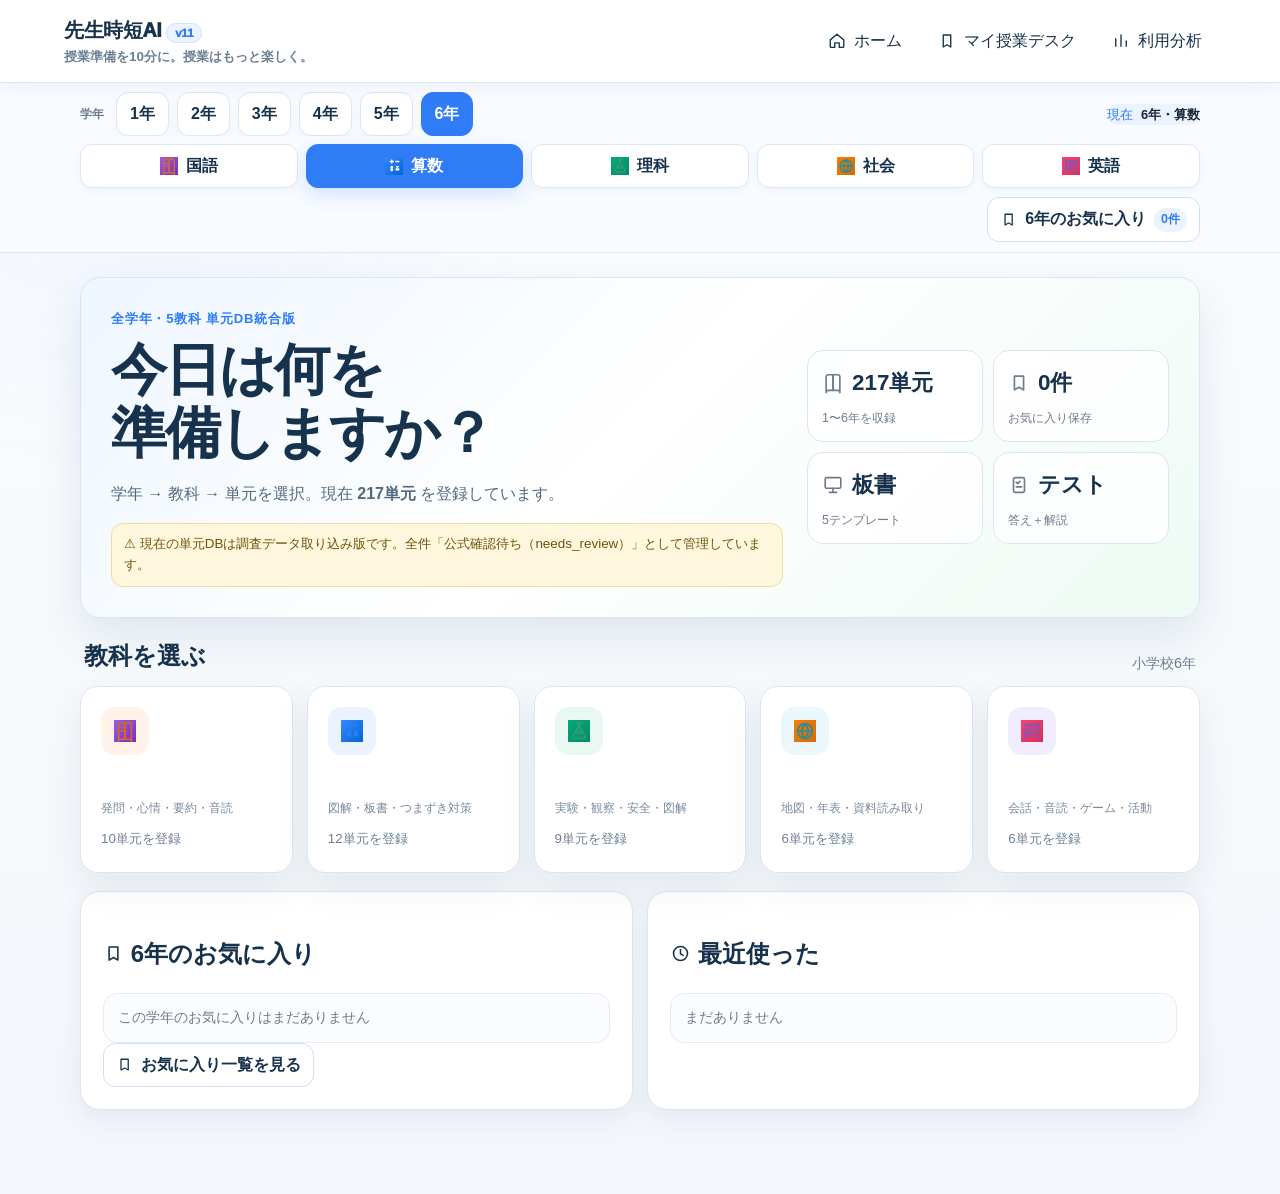
==== commit 6fc641a0: "Add files via upload" ====
--- a/index.html
+++ b/index.html
@@ -3,7 +3,7 @@
 <head>
   <meta charset="utf-8" />
   <meta name="viewport" content="width=device-width, initial-scale=1" />
-  <title>先生時短AI v10</title>
+  <title>先生時短AI v11</title>
   <meta name="description" content="国語・算数・理科・社会・英語に対応した、先生向け授業準備WebアプリのビジュアルMVP" />
   <link rel="stylesheet" href="styles.css" />
   <meta name="theme-color" content="#2f7cf6" />
@@ -11,7 +11,7 @@
 <body>
   <header class="topbar">
     <div class="brand-block">
-      <div class="brand">先生時短AI <span class="badge">v10</span></div>
+      <div class="brand">先生時短AI <span class="badge">v11</span></div>
       <div class="tagline">授業準備を10分に。授業はもっと楽しく。</div>
     </div>
     <nav class="topnav">
--- a/styles.css
+++ b/styles.css
@@ -806,3 +806,101 @@
   .ai-result-head{flex-direction:column}
   .ai-flow-row{grid-template-columns:1fr}
 }
+
+/* =========================================================
+   v11 AI Board MVP
+   ========================================================= */
+.ai-board-panel{
+  padding:22px;
+  margin-top:14px;
+  border:1px solid #cfe0f5!important;
+  background:linear-gradient(135deg,#f7fbff,#fff 52%,#f3faf5)!important;
+}
+#ai-board-result:not(:empty){
+  margin-top:18px;
+  padding-top:18px;
+  border-top:1px solid #dbe6f2;
+}
+.ai-board-result-head{
+  display:flex;
+  justify-content:space-between;
+  align-items:flex-start;
+  gap:14px;
+  margin-bottom:14px;
+}
+.ai-board-result-head h3{
+  margin:.45rem 0 0;
+  font-size:1.3rem;
+}
+.ai-board-canvas{
+  padding:18px;
+  border-radius:18px;
+  background:#244839;
+  color:#f8fbf6;
+  box-shadow:inset 0 0 0 2px rgba(255,255,255,.08),0 10px 24px rgba(23,50,77,.12);
+}
+.ai-board-topline{
+  display:grid;
+  grid-template-columns:1.3fr 1fr;
+  gap:12px;
+  padding-bottom:12px;
+  border-bottom:1px solid rgba(255,255,255,.2);
+}
+.ai-board-topline>div{
+  padding:10px 12px;
+  border-radius:10px;
+  background:rgba(255,255,255,.05);
+}
+.ai-board-topline small{
+  display:block;
+  color:#d8eadf;
+  margin-bottom:4px;
+}
+.ai-board-topline strong,
+.ai-board-topline span{
+  display:block;
+}
+.ai-board-columns{
+  display:grid;
+  grid-template-columns:repeat(3,minmax(0,1fr));
+  gap:10px;
+  margin:12px 0;
+}
+.ai-board-col{
+  min-height:190px;
+  padding:12px;
+  border:1px solid rgba(255,255,255,.2);
+  border-radius:10px;
+  background:rgba(0,0,0,.08);
+}
+.ai-board-col-head{
+  display:inline-flex;
+  padding:4px 8px;
+  margin-bottom:8px;
+  border-radius:999px;
+  background:rgba(255,255,255,.12);
+  font-weight:900;
+}
+.ai-board-col ul{
+  margin:.35rem 0 0;
+  padding-left:1.2rem;
+}
+.ai-board-col li+li{margin-top:.45rem}
+.ai-board-summary{
+  display:flex;
+  gap:10px;
+  align-items:flex-start;
+  padding:11px 12px;
+  border-radius:10px;
+  background:#f3f0c8;
+  color:#27362d;
+}
+.ai-board-summary b{
+  flex:0 0 auto;
+}
+@media(max-width:760px){
+  .ai-board-result-head{flex-direction:column}
+  .ai-board-topline{grid-template-columns:1fr}
+  .ai-board-columns{grid-template-columns:1fr}
+  .ai-board-col{min-height:0}
+}
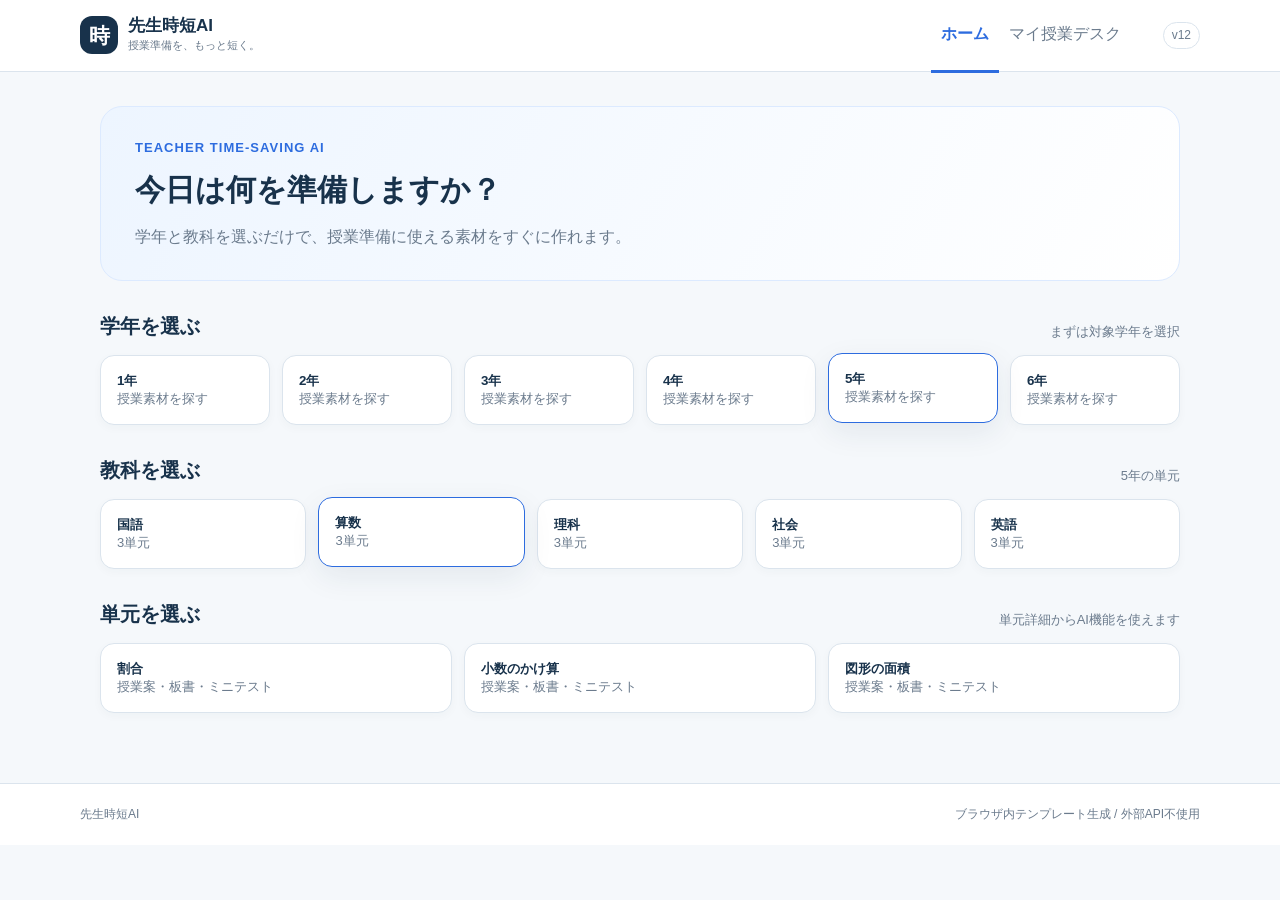
==== commit db7cfab6: "Add files via upload" ====
--- a/index.html
+++ b/index.html
@@ -1,38 +1,20 @@
 <!doctype html>
 <html lang="ja">
 <head>
-  <meta charset="utf-8" />
-  <meta name="viewport" content="width=device-width, initial-scale=1" />
-  <title>先生時短AI v11</title>
-  <meta name="description" content="国語・算数・理科・社会・英語に対応した、先生向け授業準備WebアプリのビジュアルMVP" />
-  <link rel="stylesheet" href="styles.css" />
-  <meta name="theme-color" content="#2f7cf6" />
+  <meta charset="utf-8">
+  <meta name="viewport" content="width=device-width, initial-scale=1">
+  <meta name="description" content="先生時短AI - 授業案・板書・ミニテストをブラウザ内で作成">
+  <title>先生時短AI v12</title>
+  <link rel="stylesheet" href="styles.css">
 </head>
 <body>
-  <header class="topbar">
-    <div class="brand-block">
-      <div class="brand">先生時短AI <span class="badge">v11</span></div>
-      <div class="tagline">授業準備を10分に。授業はもっと楽しく。</div>
-    </div>
-    <nav class="topnav">
-      <button data-view="home"><svg class="nav-svg" viewBox="0 0 24 24" aria-hidden="true"><path d="M3 10.5 12 3l9 7.5v9a1 1 0 0 1-1 1h-5v-6H9v6H4a1 1 0 0 1-1-1z"/></svg><span>ホーム</span></button>
-      <button data-view="desk"><svg class="nav-svg" viewBox="0 0 24 24" aria-hidden="true"><path d="M7 4h10v16l-5-3-5 3z"/></svg><span>マイ授業デスク</span></button>
-      <button data-view="analytics"><svg class="nav-svg" viewBox="0 0 24 24" aria-hidden="true"><path d="M5 19V9M12 19V4M19 19v-7"/></svg><span>利用分析</span></button>
-    </nav>
+  <header class="site-header">
+    <div class="brand"><span class="brand-mark">時</span><div><strong>先生時短AI</strong><small>授業準備を、もっと短く。</small></div></div>
+    <nav aria-label="メインナビ"><button class="nav-link active" data-page="home">ホーム</button><button class="nav-link" data-page="desk">マイ授業デスク</button></nav>
+    <span class="version">v12</span>
   </header>
-
-  <div id="global-tabs" class="subject-tabs-wrap"></div>
-
-  <main id="app" class="app"></main>
-
-  <nav class="bottom-nav">
-    <button data-view="home"><svg class="nav-svg" viewBox="0 0 24 24" aria-hidden="true"><path d="M3 10.5 12 3l9 7.5v9a1 1 0 0 1-1 1h-5v-6H9v6H4a1 1 0 0 1-1-1z"/></svg><span>ホーム</span></button>
-    <button data-view="desk"><svg class="nav-svg" viewBox="0 0 24 24" aria-hidden="true"><path d="M7 4h10v16l-5-3-5 3z"/></svg><span>保存</span></button>
-    <button data-view="analytics"><svg class="nav-svg" viewBox="0 0 24 24" aria-hidden="true"><path d="M5 19V9M12 19V4M19 19v-7"/></svg><span>分析</span></button>
-  </nav>
-
-  <script src="unit-data.js"></script>
-  <script src="material-data.js"></script>
+  <main id="app" class="container"></main>
+  <footer><span>先生時短AI</span><span>ブラウザ内テンプレート生成 / 外部API不使用</span></footer>
   <script src="app.js"></script>
 </body>
 </html>
--- a/styles.css
+++ b/styles.css
@@ -1,906 +1,2 @@
-
-:root{
-  --bg:#f4f7fb; --card:#ffffff; --ink:#1d2733; --muted:#6f7c8d; --line:#e6ebf1;
-  --accent:#3d6fe8; --accent-soft:#eef3ff; --good:#16805b; --shadow:0 14px 36px rgba(31,52,78,.08);
-  --radius:22px;
-}
-*{box-sizing:border-box}
-html{scroll-behavior:smooth}
-body{margin:0;background:linear-gradient(180deg,#f8fbff 0,#f3f6fa 100%);color:var(--ink);font-family:-apple-system,BlinkMacSystemFont,"Segoe UI","Noto Sans JP",sans-serif;line-height:1.65}
-button,select{font:inherit}
-button{cursor:pointer}
-.topbar{position:sticky;top:0;z-index:40;display:flex;justify-content:space-between;align-items:center;gap:18px;padding:14px 5vw;background:rgba(255,255,255,.92);backdrop-filter:blur(18px);border-bottom:1px solid var(--line)}
-.brand{font-weight:900;font-size:1.22rem}.badge{padding:3px 8px;border-radius:999px;background:var(--accent-soft);color:var(--accent);font-size:.72rem}.tagline{font-size:.84rem;color:var(--muted)}
-.topnav{display:flex;gap:8px}.topnav button,.bottom-nav button{border:0;background:transparent;border-radius:12px;padding:9px 11px;color:var(--ink)}
-.app{width:min(1180px,92vw);margin:24px auto 84px}
-.card{background:var(--card);border:1px solid var(--line);border-radius:var(--radius);box-shadow:var(--shadow)}
-.hero{padding:30px;display:grid;grid-template-columns:1.3fr .7fr;gap:24px;background:
- radial-gradient(circle at 90% 0,#dfe9ff 0,transparent 34%),linear-gradient(135deg,#fff,#f6f9ff)}
-.hero h1{font-size:clamp(2rem,5vw,3.8rem);line-height:1.16;margin:.18em 0}.eyebrow{font-size:.82rem;font-weight:900;color:var(--accent);letter-spacing:.06em;margin:0}
-.hero-visual{display:grid;grid-template-columns:1fr 1fr;gap:10px;align-content:center}
-.visual-chip{min-height:92px;border-radius:20px;padding:16px;background:rgba(255,255,255,.82);border:1px solid rgba(61,111,232,.14);display:flex;flex-direction:column;justify-content:center}
-.visual-chip b{font-size:1.4rem}.visual-chip span{font-size:.78rem;color:var(--muted)}
-.section{margin-top:18px}.section-head{display:flex;justify-content:space-between;gap:16px;align-items:end;margin:0 4px 10px}.section-head h2{margin:0}.muted{color:var(--muted);font-size:.9rem}
-.subject-grid{display:grid;grid-template-columns:repeat(5,1fr);gap:14px}
-.subject-card{border:0;text-align:left;padding:20px;min-height:180px;border-radius:22px;color:#fff;box-shadow:var(--shadow);transition:.18s;position:relative;overflow:hidden}
-.subject-card:hover{transform:translateY(-3px)}
-.subject-card:after{content:"";position:absolute;width:110px;height:110px;border-radius:50%;right:-30px;top:-25px;background:rgba(255,255,255,.12)}
-.subject-icon{font-size:2rem;display:block}.subject-card h3{font-size:1.2rem;margin:8px 0 2px}.subject-card p{font-size:.78rem;opacity:.92;margin:0}
-.jp{background:linear-gradient(135deg,#9b5de5,#7b2cbf)} .math{background:linear-gradient(135deg,#3a86ff,#0066d6)}
-.science{background:linear-gradient(135deg,#06a77d,#058c68)} .social{background:linear-gradient(135deg,#f77f00,#d96b00)}
-.english{background:linear-gradient(135deg,#ef476f,#d9305b)}
-.quick-grid{display:grid;grid-template-columns:repeat(4,1fr);gap:12px}
-.quick{border:1px solid var(--line);background:#fff;border-radius:18px;padding:18px;text-align:left;box-shadow:var(--shadow)}
-.quick b{display:block;margin-top:6px}.quick span{font-size:.8rem;color:var(--muted)}
-.two-col{display:grid;grid-template-columns:1fr 1fr;gap:16px}.three-col{display:grid;grid-template-columns:repeat(3,1fr);gap:16px}
-.panel{padding:22px}.list{display:grid;gap:9px}.list-item{padding:12px 14px;border:1px solid var(--line);border-radius:14px;background:#fbfcfe}
-.breadcrumb{font-size:.86rem;color:var(--muted);margin-bottom:10px}
-.subject-header{padding:24px;display:flex;justify-content:space-between;gap:22px;align-items:center}
-.subject-header h1{margin:.1em 0}.subject-badge{display:inline-flex;align-items:center;gap:8px;padding:7px 11px;border-radius:999px;color:#fff;font-weight:800}
-.unit-grid{display:grid;grid-template-columns:repeat(3,1fr);gap:12px;margin-top:14px}
-.unit-card{padding:18px;border-radius:18px;border:1px solid var(--line);background:#fff;text-align:left}
-.unit-card:hover{border-color:#bfd0ff;background:#fbfdff}.unit-card b{display:block}.unit-card small{color:var(--muted)}
-.level-panel{padding:20px;margin-top:16px}.level-buttons{display:flex;gap:8px;flex-wrap:wrap;margin-top:10px}
-.level-buttons button{border:0;background:#f1f4f8;border-radius:999px;padding:9px 13px;font-weight:800}.level-buttons button.active{background:var(--accent);color:#fff}
-.unit-layout{display:grid;grid-template-columns:215px 1fr;gap:16px;margin-top:16px}
-.side{padding:12px;position:sticky;top:90px;height:max-content}.side button{display:block;width:100%;text-align:left;border:0;background:transparent;padding:11px;border-radius:12px}.side button:hover{background:var(--accent-soft)}
-.stack{display:grid;gap:16px}.content{padding:22px}.content h2{margin-top:0}
-.lesson-grid{display:grid;grid-template-columns:repeat(2,1fr);gap:10px}.mini{padding:13px;border:1px solid var(--line);border-radius:14px;background:#fbfcff}
-.timeline{display:grid;gap:8px}.timeline-row{display:grid;grid-template-columns:76px 1fr;gap:12px;padding:12px;border-left:3px solid #cbd8ff;background:#fbfcff;border-radius:0 12px 12px 0}
-.visual-board{border-radius:18px;padding:14px;background:#1e4d3b;border:10px solid #d3ad73;color:#fff;min-height:320px;display:grid;grid-template-columns:1fr 1.25fr 1fr;gap:14px;box-shadow:inset 0 0 28px rgba(0,0,0,.25)}
-.visual-board h3,.visual-board h4{color:#fff3a3;margin:.2em 0}.chalk{border:2px dashed rgba(255,255,255,.5);border-radius:10px;padding:10px}
-.visual-board .illust{font-size:2rem;letter-spacing:.14em}
-.figure-card{border:1px solid var(--line);border-radius:16px;padding:14px;background:#fbfcfe}
-.figure{min-height:150px;border-radius:14px;background:linear-gradient(135deg,#f0f5ff,#f9fbff);display:flex;align-items:center;justify-content:center;text-align:center;font-size:2.3rem;padding:20px}
-.answer{margin-top:8px;padding:10px 12px;border-radius:12px;background:#eef8f4;color:var(--good)}
-.answer p{margin:.3em 0 0;color:#2b4a40}
-.matrix{width:100%;border-collapse:collapse;font-size:.9rem}.matrix th,.matrix td{padding:11px;border-bottom:1px solid var(--line);text-align:left}.matrix th{background:#f7f9fc}
-.metric-grid{display:grid;grid-template-columns:repeat(4,1fr);gap:12px}.metric{padding:18px}.num{font-size:1.8rem;font-weight:900}
-.bar-row{display:grid;grid-template-columns:110px 1fr 40px;gap:8px;align-items:center;margin:10px 0}.bar{height:9px;border-radius:999px;background:#e8edf4;overflow:hidden}.bar i{display:block;height:100%;background:var(--accent)}
-.bottom-nav{display:none}
-@media(max-width:920px){.subject-grid{grid-template-columns:repeat(2,1fr)}.quick-grid{grid-template-columns:repeat(2,1fr)}.unit-grid{grid-template-columns:repeat(2,1fr)}.unit-layout{grid-template-columns:1fr}.side{position:static;display:flex;overflow:auto}.side button{width:auto;white-space:nowrap}.hero{grid-template-columns:1fr}.three-col{grid-template-columns:1fr 1fr}}
-@media(max-width:640px){.topnav{display:none}.app{width:94vw;margin-bottom:96px}.subject-grid,.unit-grid,.two-col,.three-col,.metric-grid{grid-template-columns:1fr}.quick-grid{grid-template-columns:1fr 1fr}.card,.panel,.content{border-radius:18px}.hero{padding:22px}.visual-board{grid-template-columns:1fr;min-height:auto}.bottom-nav{position:fixed;bottom:0;left:0;right:0;z-index:60;background:rgba(255,255,255,.96);backdrop-filter:blur(16px);border-top:1px solid var(--line);display:grid;grid-template-columns:repeat(3,1fr);padding:7px 8px calc(7px + env(safe-area-inset-bottom))}.bottom-nav button{display:flex;flex-direction:column;align-items:center;font-size:1.1rem}.bottom-nav span{font-size:.7rem}.subject-header{align-items:flex-start;flex-direction:column}.lesson-grid{grid-template-columns:1fr}}
-
-.subject-tabs-wrap{
-  position:sticky;
-  top:70px;
-  z-index:35;
-  background:rgba(248,251,255,.96);
-  backdrop-filter:blur(14px);
-  border-bottom:1px solid var(--line);
-}
-.subject-tabs{
-  width:min(1180px,92vw);
-  margin:0 auto;
-  display:grid;
-  grid-template-columns:repeat(5,1fr);
-  gap:8px;
-  padding:10px 0;
-}
-.subject-tab{
-  border:1px solid var(--line);
-  background:#fff;
-  border-radius:14px;
-  padding:10px 12px;
-  font-weight:850;
-  color:var(--ink);
-  box-shadow:0 5px 16px rgba(31,52,78,.04);
-  transition:.15s;
-}
-.subject-tab:hover{transform:translateY(-1px);border-color:#c7d4ef}
-.subject-tab.active{
-  color:#fff;
-  border-color:transparent;
-}
-.subject-tab.jp.active{background:linear-gradient(135deg,#9b5de5,#7b2cbf)}
-.subject-tab.math.active{background:linear-gradient(135deg,#3a86ff,#0066d6)}
-.subject-tab.science.active{background:linear-gradient(135deg,#06a77d,#058c68)}
-.subject-tab.social.active{background:linear-gradient(135deg,#f77f00,#d96b00)}
-.subject-tab.english.active{background:linear-gradient(135deg,#ef476f,#d9305b)}
-
-.nav-row{
-  display:flex;
-  align-items:center;
-  gap:10px;
-  margin-bottom:12px;
-}
-.back-btn{
-  border:0;
-  background:#1d2733;
-  color:#fff;
-  padding:11px 16px;
-  border-radius:14px;
-  font-weight:900;
-  box-shadow:var(--shadow);
-  display:inline-flex;
-  align-items:center;
-  gap:8px;
-}
-.back-btn:hover{opacity:.9;transform:translateY(-1px)}
-.breadcrumb{
-  margin:0;
-  display:flex;
-  align-items:center;
-  flex-wrap:wrap;
-  gap:5px;
-}
-.breadcrumb button{
-  border:0;
-  background:transparent;
-  color:var(--accent);
-  font-weight:800;
-  padding:4px 2px;
-}
-@media(max-width:640px){
-  .subject-tabs-wrap{top:64px}
-  .subject-tabs{
-    width:94vw;
-    display:flex;
-    overflow-x:auto;
-    padding:8px 0;
-    scrollbar-width:none;
-  }
-  .subject-tabs::-webkit-scrollbar{display:none}
-  .subject-tab{
-    min-width:92px;
-    flex:0 0 auto;
-    padding:9px 10px;
-  }
-  .nav-row{align-items:flex-start;flex-direction:column}
-  .back-btn{width:100%;justify-content:center}
-}
-
-.grade-subject-nav{
-  width:min(1180px,92vw);
-  margin:0 auto;
-  padding:9px 0 10px;
-}
-.grade-row{
-  display:flex;
-  align-items:center;
-  gap:8px;
-  margin-bottom:8px;
-  overflow-x:auto;
-  scrollbar-width:none;
-}
-.grade-row::-webkit-scrollbar{display:none}
-.grade-label{
-  flex:0 0 auto;
-  font-size:.76rem;
-  color:var(--muted);
-  font-weight:850;
-  padding-right:4px;
-}
-.grade-tab{
-  flex:0 0 auto;
-  border:1px solid var(--line);
-  background:#fff;
-  color:var(--ink);
-  border-radius:999px;
-  padding:7px 12px;
-  font-weight:850;
-}
-.grade-tab.active{
-  background:#1d2733;
-  color:#fff;
-  border-color:#1d2733;
-}
-.subject-tabs{
-  width:100%;
-  margin:0;
-  padding:0;
-}
-.nav-current{
-  display:flex;
-  gap:8px;
-  align-items:center;
-  margin-left:auto;
-  font-size:.8rem;
-  color:var(--muted);
-}
-.nav-current b{color:var(--ink)}
-@media(max-width:640px){
-  .grade-subject-nav{width:94vw}
-  .grade-row{margin-bottom:7px}
-}
-
-.board-template-tabs{display:flex;gap:8px;flex-wrap:wrap;margin:12px 0}
-.board-template-tabs button{border:1px solid var(--line);background:#fff;padding:9px 12px;border-radius:999px;font-weight:850}
-.board-template-tabs button.active{background:#173d31;color:#fff;border-color:#173d31}
-.board-template-note{padding:11px 13px;background:#f0f7f4;border-radius:13px;margin-bottom:12px}
-.board-actions{display:flex;gap:10px;flex-wrap:wrap;margin-top:12px}
-.research-grid{display:grid;grid-template-columns:repeat(2,1fr);gap:12px;margin-top:14px}
-.research-card{border:1px solid var(--line);border-radius:16px;padding:16px;background:#fbfcfe}
-.research-card h3{margin:.3em 0}.research-card a{color:var(--accent);font-weight:800;text-decoration:none}
-.source-no{display:inline-block;font-size:.72rem;font-weight:900;padding:4px 8px;border-radius:999px;background:var(--accent-soft);color:var(--accent)}
-.big-visual{display:flex;flex-direction:column;justify-content:center}.visual-focus-board .illust{font-size:2.6rem}
-.visual-board:fullscreen{width:100vw;height:100vh;border-radius:0;padding:28px;font-size:1.35rem}
-@media(max-width:640px){.research-grid{grid-template-columns:1fr}.board-template-tabs{flex-wrap:nowrap;overflow-x:auto}.board-template-tabs button{flex:0 0 auto}}
-
-.board-shortcut{margin-top:12px;padding:14px 18px;display:flex;align-items:center;justify-content:space-between;gap:12px}
-.board-shortcut div{display:flex;flex-direction:column}
-.board-shortcut span{font-size:.82rem;color:var(--muted)}
-.board-shortcut button{border:0;background:#173d31;color:#fff;border-radius:12px;padding:10px 15px;font-weight:900}
-#board{scroll-margin-top:170px}
-#board .visual-board{display:grid!important;visibility:visible!important;opacity:1!important}
-@media(max-width:640px){.board-shortcut{align-items:stretch;flex-direction:column}.board-shortcut button{width:100%}}
-
-/* v7 unit database */
-.db-warning{margin-top:12px;padding:10px 12px;border-radius:12px;background:#fff7dd;font-size:.84rem;line-height:1.55}
-.disabled-card{opacity:.45;cursor:not-allowed;filter:grayscale(.25)}
-.subject-tab.disabled{opacity:.4;cursor:not-allowed}
-.unit-filter-row{display:grid;grid-template-columns:1fr 140px;gap:10px;margin:14px 0}
-.unit-filter-row input,.unit-filter-row select{width:100%;box-sizing:border-box;border:1px solid var(--line);border-radius:12px;padding:11px 12px;background:#fff;font:inherit}
-.db-unit-card{position:relative;text-align:left;min-height:118px;display:flex;flex-direction:column;align-items:flex-start;gap:7px}
-.db-unit-card b{font-size:1rem}
-.term-chip,.review-chip{display:inline-flex;align-items:center;border-radius:999px;padding:4px 8px;font-size:.7rem;font-weight:850}
-.term-chip{background:#eef3ff;color:#3158a7}
-.review-chip{background:#fff3cd;color:#7a5a00}
-.unit-db-meta{display:grid;grid-template-columns:repeat(2,1fr);gap:10px;margin:12px 0;padding:14px}
-.unit-db-meta>div{border:1px solid var(--line);border-radius:12px;padding:11px;display:flex;flex-direction:column;gap:5px}
-.unit-db-meta span{line-height:1.55}
-.publisher-meta{grid-column:1/-1}
-.publisher-meta a{font-weight:800;text-decoration:none;color:var(--accent)}
-.empty-db{grid-column:1/-1;padding:30px;text-align:center;color:var(--muted)}
-@media(max-width:640px){
-  .unit-filter-row{grid-template-columns:1fr}
-  .unit-db-meta{grid-template-columns:1fr}
-}
-
-/* v8 materials database */
-.material-filter{display:flex;gap:8px;flex-wrap:wrap;margin:14px 0 16px}
-.material-filter button{border:1px solid var(--line);background:#fff;border-radius:999px;padding:8px 11px;font-weight:800}
-.material-filter button.active{background:#173d31;color:#fff;border-color:#173d31}
-.material-grid{display:grid;grid-template-columns:repeat(2,1fr);gap:14px}
-.material-card{border:1px solid var(--line);background:#fff;border-radius:16px;padding:16px;display:flex;flex-direction:column;gap:9px}
-.material-card-head{display:flex;justify-content:space-between;align-items:center;gap:10px}
-.material-cat{display:inline-flex;align-items:center;border-radius:999px;padding:5px 9px;background:#eef5ff;font-size:.74rem;font-weight:850}
-.material-status{display:inline-flex;border-radius:999px;padding:4px 8px;font-size:.7rem;font-weight:850}
-.material-status.verified{background:#e8f7ef;color:#176a42}
-.material-status.review{background:#fff4d6;color:#7d5e00}
-.material-card h3{margin:0;font-size:1.03rem;line-height:1.45}
-.material-provider{margin:0;color:var(--muted);font-weight:800}
-.material-scores{display:grid;grid-template-columns:repeat(2,1fr);gap:7px;font-size:.78rem}
-.material-scores span{background:#f7f9fc;border-radius:9px;padding:7px}
-.material-use{display:flex;flex-direction:column;gap:3px;font-size:.83rem}
-.material-link{margin-top:auto;display:inline-flex;justify-content:center;text-decoration:none;background:#173d31;color:#fff;border-radius:11px;padding:10px 12px;font-weight:900}
-@media(max-width:640px){
-  .material-grid{grid-template-columns:1fr}
-  .material-filter{flex-wrap:nowrap;overflow-x:auto}
-  .material-filter button{flex:0 0 auto}
-}
-
-/* v8.1 unit detail + bookmarks */
-.unit-detail-hero{align-items:flex-start}
-.unit-detail-actions{display:flex;flex-direction:column;gap:10px;min-width:190px}
-.bookmark-btn{border:0;border-radius:12px;background:#fff1b8;color:#5f4600;padding:12px 14px;font-weight:900;cursor:pointer}
-.unit-page-nav{display:flex;gap:8px;flex-wrap:wrap;margin-top:14px}
-.unit-page-nav button{border:1px solid var(--line);background:#fff;border-radius:999px;padding:8px 11px;font-weight:800}
-.continue-card{display:flex;align-items:center;justify-content:space-between;gap:16px;padding:18px 20px;margin-bottom:16px;background:linear-gradient(135deg,#f5fbff,#fff8e8)}
-.continue-card h2,.continue-card h3{margin:.25rem 0}
-.continue-card button{border:0;background:#173d31;color:#fff;border-radius:12px;padding:11px 15px;font-weight:900}
-.continue-card.compact{margin:12px 0}
-.bookmark-home{width:100%;text-align:left;border:0;background:#fff;cursor:pointer}
-.bookmark-grid{display:grid;grid-template-columns:repeat(2,1fr);gap:12px}
-.bookmark-card{border:1px solid var(--line);border-radius:14px;padding:14px;background:#fff}
-.bookmark-card span{font-size:.78rem;color:var(--muted);font-weight:800}
-.bookmark-card h3{margin:.4rem 0 1rem}
-.bookmark-card button{border:0;background:#173d31;color:#fff;border-radius:9px;padding:8px 11px;font-weight:800;margin-right:6px}
-.bookmark-card button.ghost{background:#f2f4f7;color:#334}
-#lesson,#board,#materials,#activity,#quiz{scroll-margin-top:170px}
-@media(max-width:640px){
-  .unit-detail-actions{width:100%;min-width:0}
-  .continue-card{align-items:stretch;flex-direction:column}
-  .bookmark-grid{grid-template-columns:1fr}
-  .unit-page-nav{flex-wrap:nowrap;overflow-x:auto}
-  .unit-page-nav button{flex:0 0 auto}
-}
-
-/* v8.2 pictogram icon for support */
-.icon-pict{display:inline-flex;align-items:center;justify-content:center;vertical-align:-0.15em}
-.icon-support{width:1.1em;height:1.1em}
-.icon-support svg{width:100%;height:100%;fill:currentColor;display:block}
-#support h2 .icon-support,
-[data-anchor="support"] .icon-support{margin-right:.28em}
-
-/* ===== v9 Education App UI ===== */
-:root{
-  --edu-bg:#f3f7fb;--edu-surface:#fff;--edu-surface-2:#f8fbff;--edu-line:#dbe6f2;
-  --edu-text:#17324d;--edu-muted:#6c8094;--edu-primary:#2f7cf6;--edu-primary-2:#1e64d8;
-  --edu-primary-soft:#eaf3ff;--edu-green:#2f9e72;--edu-green-soft:#eaf8f2;
-  --edu-yellow-soft:#fff7dd;--edu-shadow:0 8px 24px rgba(33,70,108,.08);
-  --edu-shadow-lg:0 18px 46px rgba(33,70,108,.11);--edu-radius:20px
-}
-html{background:var(--edu-bg)}
-body{background:radial-gradient(circle at 10% 0%,rgba(47,124,246,.06),transparent 30%),linear-gradient(180deg,#fbfdff 0%,#f3f7fb 100%);color:var(--edu-text);line-height:1.65}
-.topbar{background:rgba(255,255,255,.94)!important;backdrop-filter:blur(14px);border-bottom:1px solid var(--edu-line)!important;box-shadow:0 4px 18px rgba(33,70,108,.05)!important}
-.brand{font-weight:950;letter-spacing:-.02em}.badge{background:var(--edu-primary-soft)!important;color:var(--edu-primary)!important;border:1px solid #cfe2ff!important}.tagline{color:var(--edu-muted)!important;font-weight:700}
-.topnav button,.bottom-nav button{display:inline-flex!important;align-items:center;justify-content:center;gap:7px}.nav-svg{width:18px;height:18px;fill:none;stroke:currentColor;stroke-width:1.8;stroke-linecap:round;stroke-linejoin:round}
-.subject-tabs-wrap{background:rgba(248,251,255,.96)!important;border-bottom:1px solid var(--edu-line)!important}.grade-subject-nav{max-width:1120px;margin:auto}.grade-row,.subject-tabs{gap:8px!important}
-.grade-tab,.subject-tab{border:1px solid var(--edu-line)!important;border-radius:14px!important;background:#fff!important;color:var(--edu-text)!important;min-height:46px;font-weight:850!important;box-shadow:0 3px 10px rgba(33,70,108,.04);transition:.18s ease}
-.grade-tab:hover,.subject-tab:hover{transform:translateY(-1px);box-shadow:0 7px 18px rgba(33,70,108,.08)}.grade-tab.active{background:var(--edu-text)!important;border-color:var(--edu-text)!important;color:#fff!important}
-.subject-tab.active{background:var(--edu-primary)!important;color:#fff!important;border-color:var(--edu-primary)!important;box-shadow:0 7px 18px rgba(47,124,246,.18)}.nav-current{border-radius:14px!important;background:var(--edu-primary-soft)!important;color:var(--edu-primary)!important}
-.app{max-width:1120px!important}.card{background:#fff!important;border:1px solid var(--edu-line)!important;border-radius:var(--edu-radius)!important;box-shadow:var(--edu-shadow)!important}
-.hero{background:linear-gradient(135deg,#eef6ff 0%,#fff 48%,#eefaf4 100%)!important;box-shadow:var(--edu-shadow-lg)!important;border-color:#d7e6f6!important}.hero h1{font-size:clamp(2rem,4.5vw,3.5rem)!important;line-height:1.12!important;letter-spacing:-.035em}.hero p{color:#53697d}.eyebrow{color:var(--edu-primary)!important;font-weight:900!important}
-.visual-chip{background:rgba(255,255,255,.86)!important;border:1px solid var(--edu-line)!important;border-radius:16px!important;box-shadow:none!important}
-.subject-grid{gap:14px!important}.subject-card{background:#fff!important;border:1px solid var(--edu-line)!important;border-radius:18px!important;min-height:172px;padding:20px!important;text-align:left!important;transition:.18s ease}
-.subject-card:hover{transform:translateY(-3px);box-shadow:0 12px 28px rgba(33,70,108,.11)!important;border-color:#bdd2e8!important}.subject-card p{color:var(--edu-muted)!important}.subject-icon{width:52px!important;height:52px!important;border-radius:15px!important;display:flex!important;align-items:center;justify-content:center;font-size:1.6rem!important}
-.subject-card.jp .subject-icon{background:#fff2e8!important}.subject-card.math .subject-icon{background:#eaf3ff!important}.subject-card.science .subject-icon{background:#eaf8f2!important}.subject-card.social .subject-icon{background:#eaf8fb!important}.subject-card.english .subject-icon{background:#f1edff!important}
-.db-warning{background:var(--edu-yellow-soft)!important;border:1px solid #f0dd9b!important;color:#6c560d!important}
-.continue-card{background:linear-gradient(135deg,#edf5ff,#fff 58%,#eefaf4)!important;border:1px solid #d7e6f6!important;box-shadow:var(--edu-shadow)!important;border-radius:18px!important}
-.continue-card button,.material-link,.bookmark-card button{background:var(--edu-primary)!important;color:#fff!important;border-radius:12px!important}.continue-card button:hover,.material-link:hover,.bookmark-card button:hover{background:var(--edu-primary-2)!important}
-.back-btn{background:var(--edu-text)!important;color:#fff!important;border-radius:12px!important}.breadcrumb{color:var(--edu-muted)!important}.breadcrumb button{color:var(--edu-primary)!important}
-.subject-header{background:linear-gradient(135deg,#fff,#f6f9fd)!important}.subject-badge{border-radius:999px!important;padding:7px 11px!important;font-weight:900!important}.figure-card{background:var(--edu-surface-2)!important;border:1px solid var(--edu-line)!important;border-radius:16px!important}.figure{background:#eef5ff!important;color:var(--edu-text)!important}
-.unit-filter-row input,.unit-filter-row select{background:#fff!important;border:1px solid var(--edu-line)!important;border-radius:14px!important;min-height:48px}.unit-filter-row input:focus,.unit-filter-row select:focus{border-color:#9fc0ef!important;box-shadow:0 0 0 4px rgba(47,124,246,.08)}
-.unit-grid{gap:14px!important}.db-unit-card{background:linear-gradient(180deg,#fff,#fbfdff)!important;border:1px solid var(--edu-line)!important;border-radius:16px!important;box-shadow:0 4px 14px rgba(33,70,108,.04)!important;transition:.18s ease}
-.db-unit-card:hover{transform:translateY(-2px);box-shadow:0 10px 24px rgba(33,70,108,.09)!important;border-color:#bed4ea!important}.term-chip{background:var(--edu-primary-soft)!important;color:var(--edu-primary)!important}.review-chip{background:var(--edu-yellow-soft)!important;color:#755b00!important}
-.unit-db-meta>div{background:#fbfdff!important;border:1px solid var(--edu-line)!important;border-radius:14px!important}.unit-detail-hero{background:linear-gradient(135deg,#fff,#f3f8ff)!important}
-.unit-page-nav{display:grid!important;grid-template-columns:repeat(5,minmax(0,1fr));gap:8px!important;margin-top:16px!important}.unit-page-nav button{min-height:58px;border:1px solid var(--edu-line)!important;border-radius:14px!important;background:#fff!important;color:var(--edu-text)!important;box-shadow:0 3px 10px rgba(33,70,108,.04);font-weight:850!important}.unit-page-nav button:hover{background:var(--edu-primary-soft)!important;border-color:#bcd3ef!important}
-.bookmark-btn{background:#fff7dc!important;color:#6a5200!important;border:1px solid #eed27d!important;border-radius:12px!important}.content.card{padding:22px!important}.lesson-grid{gap:12px!important}.mini{background:var(--edu-surface-2)!important;border:1px solid var(--edu-line)!important;border-radius:14px!important}
-.visual-board{border-radius:18px!important}.board-template-tabs button,.material-filter button{border:1px solid var(--edu-line)!important;background:#fff!important;color:var(--edu-text)!important;border-radius:999px!important}.board-template-tabs button.active,.material-filter button.active{background:var(--edu-primary)!important;color:#fff!important;border-color:var(--edu-primary)!important}
-.material-card,.research-card,.bookmark-card{border:1px solid var(--edu-line)!important;border-radius:16px!important;background:#fff!important;box-shadow:0 4px 14px rgba(33,70,108,.05)}.material-cat{background:var(--edu-primary-soft)!important;color:var(--edu-primary)!important}.material-status.verified{background:var(--edu-green-soft)!important;color:#237a58!important}.material-scores span{background:#f6f9fc!important;border:1px solid #edf2f7}
-.bottom-nav{background:rgba(255,255,255,.96)!important;backdrop-filter:blur(12px);border-top:1px solid var(--edu-line)!important}.bottom-nav button{color:var(--edu-muted)!important}.bottom-nav button:hover{color:var(--edu-primary)!important}
-@media(max-width:900px){.unit-page-nav{grid-template-columns:repeat(2,minmax(0,1fr))}}
-@media(max-width:640px){body{font-size:15px}.topbar{padding:10px 14px!important}.topnav{display:none!important}.app{padding:14px!important}.card{border-radius:16px!important}.hero{padding:20px!important}.content.card{padding:16px!important}.subject-grid{grid-template-columns:1fr 1fr!important}.subject-card{min-height:145px;padding:16px!important}.unit-page-nav{grid-template-columns:1fr 1fr}.grade-row{overflow-x:auto}.subject-tabs{overflow-x:auto;flex-wrap:nowrap!important}}
-
-/* v9.1 visual support pictogram */
-.icon-visual{width:1.12em;height:1.12em}
-.icon-visual svg{width:100%;height:100%;fill:none;stroke:currentColor;stroke-width:1.8;stroke-linecap:round;stroke-linejoin:round;display:block}
-#visual h2 .icon-visual,[data-anchor="visual"] .icon-visual{margin-right:.28em}
-
-/* v9.2 unified pictograms */
-.icon-generic{width:1.08em;height:1.08em}
-.icon-generic svg{width:100%;height:100%;fill:none;stroke:currentColor;stroke-width:1.8;stroke-linecap:round;stroke-linejoin:round;display:block}
-.visual-chip b .icon-generic,.section-head h1 .icon-generic,.section-head h2 .icon-generic,.card.panel h2 .icon-generic,[data-anchor] .icon-generic,.bookmark-btn .icon-generic{margin-right:.32em}
-.material-cat .icon-generic,.subject-badge .icon-generic{margin-right:.24em}
-
-/* v9.3 unified subject pictograms */
-.subject-pict{display:inline-flex;align-items:center;justify-content:center;color:currentColor}
-.subject-pict svg{width:100%;height:100%;fill:none;stroke:currentColor;stroke-width:1.8;stroke-linecap:round;stroke-linejoin:round;display:block}
-.subject-pict.lg{width:1.6em;height:1.6em}
-.subject-tab .subject-pict{margin-right:.34em;vertical-align:-0.14em}
-.subject-badge .subject-pict{margin-right:.3em}
-.subject-icon .subject-pict{width:1.7em;height:1.7em}
-.subject-card.jp .subject-pict{color:#d66b1f}
-.subject-card.math .subject-pict{color:#2f7cf6}
-.subject-card.science .subject-pict{color:#2f9e72}
-.subject-card.social .subject-pict{color:#218da8}
-.subject-card.english .subject-pict{color:#7359c7}
-.subject-tab.jp .subject-pict{color:#d66b1f}
-.subject-tab.math .subject-pict{color:#2f7cf6}
-.subject-tab.science .subject-pict{color:#2f9e72}
-.subject-tab.social .subject-pict{color:#218da8}
-.subject-tab.english .subject-pict{color:#7359c7}
-.subject-tab.active .subject-pict{color:currentColor}
-.subject-badge.jp .subject-pict{color:#d66b1f}
-.subject-badge.math .subject-pict{color:#2f7cf6}
-.subject-badge.science .subject-pict{color:#2f9e72}
-.subject-badge.social .subject-pict{color:#218da8}
-.subject-badge.english .subject-pict{color:#7359c7}
-
-/* =========================================================
-   v9.4 UI polish: icon size / spacing / color / tap targets
-   ========================================================= */
-:root{
-  --icon-nav:18px;
-  --icon-tab:18px;
-  --icon-card:22px;
-  --icon-heading:21px;
-  --icon-hero:22px;
-  --gap-xs:6px;
-  --gap-sm:8px;
-  --gap-md:12px;
-  --gap-lg:16px;
-  --control-h:44px;
-  --control-radius:12px;
-  --ui-active:#2f7cf6;
-  --ui-active-soft:#eaf3ff;
-  --ui-text:#17324d;
-  --ui-muted:#6c8094;
-  --ui-disabled:#a9b7c5;
-  --ui-disabled-bg:#f3f6f9;
-  --ui-line:#dbe6f2;
-}
-.icon-pict,.ui-icon,.subject-pict{flex:0 0 auto;vertical-align:-0.12em}
-.icon-pict svg,.ui-icon svg,.subject-pict svg{stroke-width:1.8!important}
-.topnav{gap:var(--gap-sm)!important}
-.topnav button{min-height:var(--control-h);padding:0 14px!important;gap:var(--gap-sm)!important;border-radius:var(--control-radius)!important;color:var(--ui-text)!important}
-.topnav .nav-svg{width:var(--icon-nav)!important;height:var(--icon-nav)!important}
-.topnav button:hover{background:var(--ui-active-soft)!important;color:var(--ui-active)!important}
-.bottom-nav{min-height:64px}
-.bottom-nav button{min-height:48px;padding:6px 10px!important;gap:4px!important;border-radius:12px!important}
-.bottom-nav .nav-svg{width:var(--icon-nav)!important;height:var(--icon-nav)!important}
-.bottom-nav button span{font-size:.76rem;line-height:1.1}
-.grade-row,.subject-tabs{gap:var(--gap-sm)!important}
-.grade-tab,.subject-tab{min-height:var(--control-h)!important;padding:0 13px!important;border-radius:var(--control-radius)!important}
-.subject-tab{display:inline-flex!important;align-items:center;justify-content:center;gap:var(--gap-sm)!important}
-.subject-tab .subject-pict{width:var(--icon-tab)!important;height:var(--icon-tab)!important;margin-right:0!important}
-.subject-tab.active{background:var(--ui-active)!important;color:#fff!important}
-.subject-tab.disabled,.subject-tab:disabled{color:var(--ui-disabled)!important;background:var(--ui-disabled-bg)!important;border-color:#e4ebf1!important;opacity:1!important;box-shadow:none!important}
-.subject-card{gap:var(--gap-sm)}
-.subject-icon{width:48px!important;height:48px!important;border-radius:14px!important}
-.subject-icon .subject-pict{width:var(--icon-card)!important;height:var(--icon-card)!important}
-.subject-card h3{margin:.5rem 0 .25rem!important}.subject-card p{margin:.1rem 0 .4rem!important}.subject-card small{color:var(--ui-muted)!important}
-.visual-chip{padding:12px 14px!important;gap:var(--gap-xs)!important}.visual-chip b{display:flex;align-items:center;gap:var(--gap-sm)}
-.visual-chip .icon-generic,.visual-chip .icon-pict{width:var(--icon-hero)!important;height:var(--icon-hero)!important;margin-right:0!important}
-.section-head h1,.section-head h2,.content h2,.panel h2,.card.panel h2{gap:var(--gap-sm)!important}
-.section-head h1 .icon-generic,.section-head h2 .icon-generic,.content h2 .icon-generic,.content h2 .icon-pict,.panel h2 .icon-generic,.card.panel h2 .icon-generic,.card.panel h2 .icon-pict{width:var(--icon-heading)!important;height:var(--icon-heading)!important;margin-right:0!important}
-.unit-page-nav{gap:var(--gap-sm)!important}.unit-page-nav button{min-height:52px!important;padding:10px 12px!important;gap:var(--gap-sm)!important;border-radius:14px!important}
-.unit-page-nav .icon-generic,.unit-page-nav .icon-pict{width:20px!important;height:20px!important;margin-right:0!important}
-.bookmark-btn,.back-btn,.unit-card,.material-link,.continue-card button,.bookmark-card button{min-height:var(--control-h);display:inline-flex!important;align-items:center;justify-content:center;gap:var(--gap-sm)!important}
-.bookmark-btn .icon-generic,.bookmark-btn .icon-pict{width:18px!important;height:18px!important;margin-right:0!important}
-.material-cat{display:inline-flex!important;align-items:center;gap:6px!important;min-height:28px}.material-cat .icon-generic,.material-cat .icon-pict{width:16px!important;height:16px!important;margin-right:0!important}
-.material-filter,.board-template-tabs{gap:var(--gap-sm)!important}.material-filter button,.board-template-tabs button{min-height:38px;padding:7px 12px!important}
-.unit-filter-row{gap:var(--gap-sm)!important}.unit-filter-row input,.unit-filter-row select{min-height:var(--control-h)!important;padding:0 12px!important}
-.section{margin-top:18px!important}.content.card{margin-top:14px!important}.two-col{gap:14px!important}
-.material-grid,.research-grid,.bookmark-grid,.lesson-grid,.quick-grid,.unit-grid,.subject-grid{gap:14px!important}
-.grade-tab.active,.subject-tab.active,.material-filter button.active,.board-template-tabs button.active{background:var(--ui-active)!important;border-color:var(--ui-active)!important;color:#fff!important}
-@media(max-width:640px){
-  .grade-tab,.subject-tab,.topnav button,.bottom-nav button,.unit-page-nav button,.bookmark-btn,.back-btn,.unit-card,.material-link{min-height:44px!important}
-  .subject-tabs{gap:6px!important}.subject-tab{padding:0 11px!important}.subject-tab .subject-pict{width:17px!important;height:17px!important}
-  .bottom-nav{padding-bottom:max(6px,env(safe-area-inset-bottom))}.bottom-nav button{min-width:72px}
-}
-
-/* =========================================================
-   v9.5 grade-scoped bookmarks
-   ========================================================= */
-.grade-bookmark-row{
-  display:flex;
-  justify-content:flex-end;
-  padding-top:9px;
-}
-.grade-bookmark-btn,
-.bookmark-list-open{
-  display:inline-flex;
-  align-items:center;
-  justify-content:center;
-  gap:8px;
-  min-height:40px;
-  padding:8px 12px;
-  border:1px solid #cfe0f2;
-  border-radius:12px;
-  background:#fff;
-  color:var(--edu-text,#17324d);
-  font-weight:850;
-  cursor:pointer;
-}
-.grade-bookmark-btn:hover,
-.bookmark-list-open:hover{
-  background:var(--edu-primary-soft,#eaf3ff);
-  border-color:#aecdEE;
-  color:var(--edu-primary,#2f7cf6);
-}
-.grade-bookmark-btn strong{
-  display:inline-flex;
-  align-items:center;
-  justify-content:center;
-  min-width:28px;
-  height:24px;
-  padding:0 7px;
-  border-radius:999px;
-  background:var(--edu-primary-soft,#eaf3ff);
-  color:var(--edu-primary,#2f7cf6);
-  font-size:.78rem;
-}
-.compact-bookmark-list{
-  width:100%;
-}
-.bookmark-page-hero{
-  display:flex;
-  align-items:center;
-  justify-content:space-between;
-  gap:18px;
-  padding:24px;
-  background:linear-gradient(135deg,#fff,#f3f8ff)!important;
-}
-.bookmark-page-hero h1{margin:.25rem 0}
-.bookmark-count-large{
-  min-width:116px;
-  padding:16px;
-  text-align:center;
-  border:1px solid #dbe6f2;
-  border-radius:16px;
-  background:#f8fbff;
-}
-.bookmark-count-large b{
-  display:block;
-  font-size:2rem;
-  color:var(--edu-primary,#2f7cf6);
-}
-.bookmark-count-large span{color:var(--edu-muted,#6c8094);font-size:.82rem}
-.bookmark-grade-switch{
-  display:flex;
-  gap:8px;
-  padding:12px;
-  margin-top:14px;
-  overflow-x:auto;
-}
-.bookmark-grade-switch button{
-  min-width:76px;
-  min-height:44px;
-  padding:8px 12px;
-  border:1px solid #dbe6f2;
-  border-radius:12px;
-  background:#fff;
-  color:#17324d;
-  font-weight:850;
-}
-.bookmark-grade-switch button.active{
-  background:var(--edu-primary,#2f7cf6);
-  border-color:var(--edu-primary,#2f7cf6);
-  color:#fff;
-}
-.bookmark-grade-switch button span{
-  display:inline-flex;
-  align-items:center;
-  justify-content:center;
-  min-width:22px;
-  height:22px;
-  margin-left:4px;
-  border-radius:999px;
-  background:rgba(255,255,255,.18);
-  font-size:.72rem;
-}
-.bookmark-subject-groups{
-  display:grid;
-  gap:14px;
-  margin-top:14px;
-}
-.bookmark-subject-group{
-  padding:18px;
-}
-.bookmark-subject-head{
-  display:flex;
-  align-items:center;
-  justify-content:space-between;
-  margin-bottom:12px;
-}
-.bookmark-subject-title{
-  display:flex;
-  align-items:center;
-  gap:10px;
-}
-.bookmark-subject-title .subject-pict{
-  width:28px;
-  height:28px;
-}
-.bookmark-subject-title b{display:block;font-size:1.06rem}
-.bookmark-subject-title span{display:block;color:var(--edu-muted,#6c8094);font-size:.78rem}
-.bookmark-shortcut-grid{
-  display:grid;
-  grid-template-columns:repeat(2,minmax(0,1fr));
-  gap:10px;
-}
-.bookmark-shortcut{
-  display:flex;
-  align-items:center;
-  justify-content:space-between;
-  gap:12px;
-  padding:14px;
-  border:1px solid #dbe6f2;
-  border-radius:14px;
-  background:#fbfdff;
-}
-.bookmark-shortcut h3{
-  margin:.35rem 0 0;
-  font-size:1rem;
-}
-.bookmark-shortcut-actions{
-  display:flex;
-  gap:7px;
-  flex:0 0 auto;
-}
-.bookmark-shortcut-actions button{
-  min-height:38px;
-  padding:7px 10px;
-  border:0;
-  border-radius:10px;
-  background:var(--edu-primary,#2f7cf6);
-  color:#fff;
-  font-weight:800;
-  cursor:pointer;
-}
-.bookmark-shortcut-actions .ghost{
-  background:#eef2f6;
-  color:#53697d;
-}
-.bookmark-empty{padding:8px 2px}
-.desk-grade-bookmarks{
-  display:grid;
-  grid-template-columns:repeat(3,minmax(0,1fr));
-  gap:10px;
-  margin-top:14px;
-}
-.desk-grade-bookmarks button{
-  min-height:52px;
-  border:1px solid #dbe6f2;
-  border-radius:12px;
-  background:#fff;
-  color:#17324d;
-  font-weight:850;
-}
-.desk-grade-bookmarks button.active{
-  border-color:#b9d3f1;
-  background:#eef6ff;
-  color:#2f7cf6;
-}
-.bookmark-home{
-  display:flex!important;
-  align-items:center;
-  gap:8px;
-}
-.bookmark-home .subject-pict{width:17px;height:17px}
-@media(max-width:700px){
-  .bookmark-page-hero{align-items:stretch;flex-direction:column}
-  .bookmark-count-large{min-width:0}
-  .bookmark-shortcut-grid{grid-template-columns:1fr}
-  .bookmark-shortcut{align-items:stretch;flex-direction:column}
-  .bookmark-shortcut-actions{width:100%}
-  .bookmark-shortcut-actions button{flex:1}
-  .desk-grade-bookmarks{grid-template-columns:repeat(2,minmax(0,1fr))}
-}
-
-/* v9.6 home navigation safeguard */
-#app:empty{min-height:0}
-#app .nav-row{position:relative;z-index:1}
-
-/* =========================================================
-   v10 AI Lesson Plan MVP
-   ========================================================= */
-.ai-lesson-panel{
-  padding:22px;
-  margin-top:14px;
-  border:1px solid #cfe0f5!important;
-  background:linear-gradient(135deg,#f4f9ff,#ffffff 55%,#f2fbf6)!important;
-}
-.ai-lesson-intro{
-  display:flex;
-  align-items:center;
-  justify-content:space-between;
-  gap:20px;
-}
-.ai-lesson-intro h2{
-  margin:.35rem 0 .4rem;
-  font-size:1.4rem;
-}
-.ai-lesson-intro p{
-  margin:0;
-  color:var(--edu-muted,#6c8094);
-}
-.ai-label{
-  display:inline-flex;
-  align-items:center;
-  min-height:28px;
-  padding:4px 10px;
-  border-radius:999px;
-  background:#17324d;
-  color:#fff;
-  font-size:.76rem;
-  font-weight:900;
-}
-.ai-generate-btn{
-  flex:0 0 auto;
-  min-height:50px;
-  padding:0 18px;
-  border:0;
-  border-radius:14px;
-  background:#2f7cf6;
-  color:#fff;
-  font-weight:900;
-  box-shadow:0 8px 20px rgba(47,124,246,.2);
-  cursor:pointer;
-}
-.ai-generate-btn:hover{background:#1e64d8}
-.ai-generate-btn:disabled{opacity:.65;cursor:wait}
-.ai-condition-row{
-  display:flex;
-  gap:7px;
-  flex-wrap:wrap;
-  margin:15px 0 10px;
-}
-.ai-condition-row span{
-  padding:6px 10px;
-  border-radius:999px;
-  background:#eef5ff;
-  border:1px solid #d5e4f5;
-  color:#285b93;
-  font-size:.78rem;
-  font-weight:850;
-}
-.ai-safety-note{
-  padding:10px 12px;
-  border-radius:12px;
-  background:#fff8df;
-  border:1px solid #efdda3;
-  color:#66531c;
-  font-size:.82rem;
-}
-#ai-plan-result:not(:empty){
-  margin-top:18px;
-  padding-top:18px;
-  border-top:1px solid #dbe6f2;
-}
-.ai-result-head{
-  display:flex;
-  justify-content:space-between;
-  align-items:flex-start;
-  gap:14px;
-  margin-bottom:14px;
-}
-.ai-result-head h3{
-  margin:.45rem 0 0;
-  font-size:1.3rem;
-}
-.ai-generated-badge{
-  display:inline-flex;
-  padding:4px 9px;
-  border-radius:999px;
-  background:#eaf8f2;
-  color:#237a58;
-  font-size:.74rem;
-  font-weight:900;
-}
-.ai-result-actions{
-  display:flex;
-  gap:8px;
-  flex-wrap:wrap;
-}
-.ai-plan-grid{
-  display:grid;
-  grid-template-columns:repeat(2,minmax(0,1fr));
-  gap:12px;
-  margin:12px 0;
-}
-.ai-plan-box{
-  padding:14px;
-  border:1px solid #dbe6f2;
-  border-radius:14px;
-  background:#fff;
-}
-.ai-plan-box b{color:#17324d}
-.ai-plan-box p{margin:.4rem 0 0}
-.ai-plan-box ul,.ai-plan-box ol{margin:.55rem 0 0;padding-left:1.25rem}
-.ai-plan-box li+li{margin-top:.35rem}
-.ai-flow{
-  display:grid;
-  gap:9px;
-  margin:14px 0;
-}
-.ai-flow-row{
-  display:grid;
-  grid-template-columns:86px 1fr;
-  gap:12px;
-  padding:13px;
-  border:1px solid #dbe6f2;
-  border-radius:14px;
-  background:#fbfdff;
-}
-.ai-time{
-  font-weight:900;
-  color:#2f7cf6;
-}
-.ai-flow-row p{
-  margin:.3rem 0 0;
-}
-.ai-flow-row p span{
-  font-weight:850;
-  color:#53697d;
-}
-.ai-evaluation{
-  margin-top:12px;
-  padding:14px;
-  border-radius:14px;
-  background:#eef6ff;
-  border:1px solid #cfe1f5;
-}
-.ai-evaluation p{margin:.4rem 0 0}
-.ai-note{
-  margin:12px 0 0;
-  color:#6c8094;
-  font-size:.82rem;
-}
-@media(max-width:760px){
-  .ai-lesson-intro{align-items:stretch;flex-direction:column}
-  .ai-generate-btn{width:100%}
-  .ai-plan-grid{grid-template-columns:1fr}
-  .ai-result-head{flex-direction:column}
-  .ai-flow-row{grid-template-columns:1fr}
-}
-
-/* =========================================================
-   v11 AI Board MVP
-   ========================================================= */
-.ai-board-panel{
-  padding:22px;
-  margin-top:14px;
-  border:1px solid #cfe0f5!important;
-  background:linear-gradient(135deg,#f7fbff,#fff 52%,#f3faf5)!important;
-}
-#ai-board-result:not(:empty){
-  margin-top:18px;
-  padding-top:18px;
-  border-top:1px solid #dbe6f2;
-}
-.ai-board-result-head{
-  display:flex;
-  justify-content:space-between;
-  align-items:flex-start;
-  gap:14px;
-  margin-bottom:14px;
-}
-.ai-board-result-head h3{
-  margin:.45rem 0 0;
-  font-size:1.3rem;
-}
-.ai-board-canvas{
-  padding:18px;
-  border-radius:18px;
-  background:#244839;
-  color:#f8fbf6;
-  box-shadow:inset 0 0 0 2px rgba(255,255,255,.08),0 10px 24px rgba(23,50,77,.12);
-}
-.ai-board-topline{
-  display:grid;
-  grid-template-columns:1.3fr 1fr;
-  gap:12px;
-  padding-bottom:12px;
-  border-bottom:1px solid rgba(255,255,255,.2);
-}
-.ai-board-topline>div{
-  padding:10px 12px;
-  border-radius:10px;
-  background:rgba(255,255,255,.05);
-}
-.ai-board-topline small{
-  display:block;
-  color:#d8eadf;
-  margin-bottom:4px;
-}
-.ai-board-topline strong,
-.ai-board-topline span{
-  display:block;
-}
-.ai-board-columns{
-  display:grid;
-  grid-template-columns:repeat(3,minmax(0,1fr));
-  gap:10px;
-  margin:12px 0;
-}
-.ai-board-col{
-  min-height:190px;
-  padding:12px;
-  border:1px solid rgba(255,255,255,.2);
-  border-radius:10px;
-  background:rgba(0,0,0,.08);
-}
-.ai-board-col-head{
-  display:inline-flex;
-  padding:4px 8px;
-  margin-bottom:8px;
-  border-radius:999px;
-  background:rgba(255,255,255,.12);
-  font-weight:900;
-}
-.ai-board-col ul{
-  margin:.35rem 0 0;
-  padding-left:1.2rem;
-}
-.ai-board-col li+li{margin-top:.45rem}
-.ai-board-summary{
-  display:flex;
-  gap:10px;
-  align-items:flex-start;
-  padding:11px 12px;
-  border-radius:10px;
-  background:#f3f0c8;
-  color:#27362d;
-}
-.ai-board-summary b{
-  flex:0 0 auto;
-}
-@media(max-width:760px){
-  .ai-board-result-head{flex-direction:column}
-  .ai-board-topline{grid-template-columns:1fr}
-  .ai-board-columns{grid-template-columns:1fr}
-  .ai-board-col{min-height:0}
-}
+:root{--navy:#18324b;--blue:#2d6cdf;--sky:#eaf3ff;--mint:#e8f7f1;--ink:#203040;--muted:#6b7b8d;--line:#dbe4ed;--bg:#f5f8fb;--white:#fff;--accent:#ef9f4a;--shadow:0 10px 30px rgba(24,50,75,.08)}
+*{box-sizing:border-box}body{margin:0;background:var(--bg);color:var(--ink);font-family:-apple-system,BlinkMacSystemFont,"Noto Sans JP","Yu Gothic",sans-serif;line-height:1.7}.site-header{height:72px;background:var(--white);border-bottom:1px solid var(--line);display:flex;align-items:center;padding:0 max(20px,calc((100% - 1120px)/2));gap:32px}.brand{display:flex;align-items:center;gap:10px;margin-right:auto}.brand-mark{display:grid;place-items:center;width:38px;height:38px;border-radius:12px;background:var(--navy);color:#fff;font-weight:700;font-size:21px}.brand strong{display:block;color:var(--navy);font-size:17px;line-height:1.2}.brand small{display:block;color:var(--muted);font-size:11px}.nav-link{border:0;background:none;color:var(--muted);font:inherit;padding:22px 10px;cursor:pointer}.nav-link.active{color:var(--blue);font-weight:700;border-bottom:3px solid var(--blue)}.version{font-size:12px;color:var(--muted);border:1px solid var(--line);padding:2px 8px;border-radius:20px}.container{max-width:1120px;margin:0 auto;padding:34px 20px 70px}.hero{background:linear-gradient(120deg,#edf5ff,#fff);border:1px solid #dceaff;border-radius:22px;padding:30px 34px;margin-bottom:24px}.eyebrow{color:var(--blue);font-weight:700;font-size:13px;letter-spacing:.08em}.hero h1{margin:5px 0 8px;font-size:30px;color:var(--navy)}.hero p{margin:0;color:var(--muted)}.section-title{display:flex;justify-content:space-between;align-items:end;margin:28px 0 12px}.section-title h2{margin:0;color:var(--navy);font-size:20px}.section-title p{margin:0;color:var(--muted);font-size:13px}.grade-grid,.subject-grid,.unit-grid{display:grid;grid-template-columns:repeat(auto-fit,minmax(150px,1fr));gap:12px}.choice,.unit-card,.desk-card{background:var(--white);border:1px solid var(--line);border-radius:14px;padding:16px;cursor:pointer;text-align:left;transition:.2s;box-shadow:0 3px 10px rgba(24,50,75,.03)}.choice:hover,.unit-card:hover,.choice.selected{border-color:var(--blue);transform:translateY(-2px);box-shadow:var(--shadow)}.choice strong,.unit-card strong{display:block;color:var(--navy)}.choice span,.unit-card span{font-size:13px;color:var(--muted)}.panel{background:#fff;border:1px solid var(--line);border-radius:18px;padding:24px;box-shadow:var(--shadow);margin-top:20px}.crumbs{color:var(--muted);font-size:13px;margin-bottom:6px}.unit-head{display:flex;justify-content:space-between;gap:20px;align-items:start}.unit-head h1{margin:0;color:var(--navy);font-size:28px}.pill{display:inline-block;padding:3px 10px;border-radius:20px;background:var(--sky);color:var(--blue);font-size:12px;font-weight:700}.tabs{display:flex;gap:8px;border-bottom:1px solid var(--line);margin:22px 0 20px;overflow:auto}.tab{border:0;background:none;padding:10px 14px;color:var(--muted);font:inherit;white-space:nowrap;cursor:pointer}.tab.active{color:var(--blue);font-weight:700;border-bottom:3px solid var(--blue)}.levels{display:flex;flex-wrap:wrap;gap:8px;margin:12px 0 18px}.level{border:1px solid var(--line);background:#fff;border-radius:20px;padding:7px 14px;color:var(--ink);cursor:pointer}.level.selected{background:var(--navy);color:#fff;border-color:var(--navy)}.primary,.secondary{border:0;border-radius:10px;padding:11px 17px;font:inherit;font-weight:700;cursor:pointer}.primary{background:var(--blue);color:#fff}.secondary{background:#eef3f7;color:var(--navy)}.actions{display:flex;flex-wrap:wrap;gap:10px;margin-top:18px}.feature{border:1px solid var(--line);border-radius:14px;padding:20px;margin:16px 0;background:linear-gradient(120deg,#fff,#fbfdff)}.feature h2{font-size:19px;margin:0 0 4px;color:var(--navy)}.feature p{margin:0;color:var(--muted);font-size:13px}.feature.test{border-color:#c9e9dd;background:linear-gradient(120deg,#f4fffa,#fff)}.result{margin-top:20px;border-top:1px solid var(--line);padding-top:20px}.result h3{margin:0;color:var(--navy)}.question{background:#f8fafc;border:1px solid var(--line);border-radius:12px;padding:15px;margin:12px 0}.question-head{display:flex;gap:8px;align-items:center;margin-bottom:6px}.qno{background:var(--navy);color:#fff;border-radius:50%;width:26px;height:26px;display:grid;place-items:center;font-size:13px}.format{font-size:11px;color:var(--blue);font-weight:700;background:var(--sky);border-radius:12px;padding:2px 8px}.question p{margin:5px 0}.answer{color:#146c4b;font-weight:700}.explain{color:#526576;font-size:13px}.notice{color:var(--muted);font-size:13px;background:#f7f9fb;padding:11px 13px;border-radius:10px}.empty{padding:50px 20px;text-align:center;color:var(--muted);background:#fff;border:1px dashed var(--line);border-radius:16px}.desk-grid{display:grid;grid-template-columns:repeat(auto-fit,minmax(240px,1fr));gap:14px}.desk-card h3{margin:0 0 6px;color:var(--navy);font-size:16px}.desk-card p{font-size:13px;color:var(--muted);margin:0}footer{border-top:1px solid var(--line);padding:20px max(20px,calc((100% - 1120px)/2));display:flex;justify-content:space-between;color:var(--muted);font-size:12px;background:#fff}@media(max-width:650px){.site-header{gap:8px;padding:0 14px}.brand small{display:none}.nav-link{font-size:13px;padding:22px 5px}.version{display:none}.container{padding:22px 14px 50px}.hero{padding:22px}.hero h1{font-size:24px}.unit-head{display:block}.unit-head .pill{margin-top:10px}footer{display:block}footer span{display:block;margin:3px 0}}
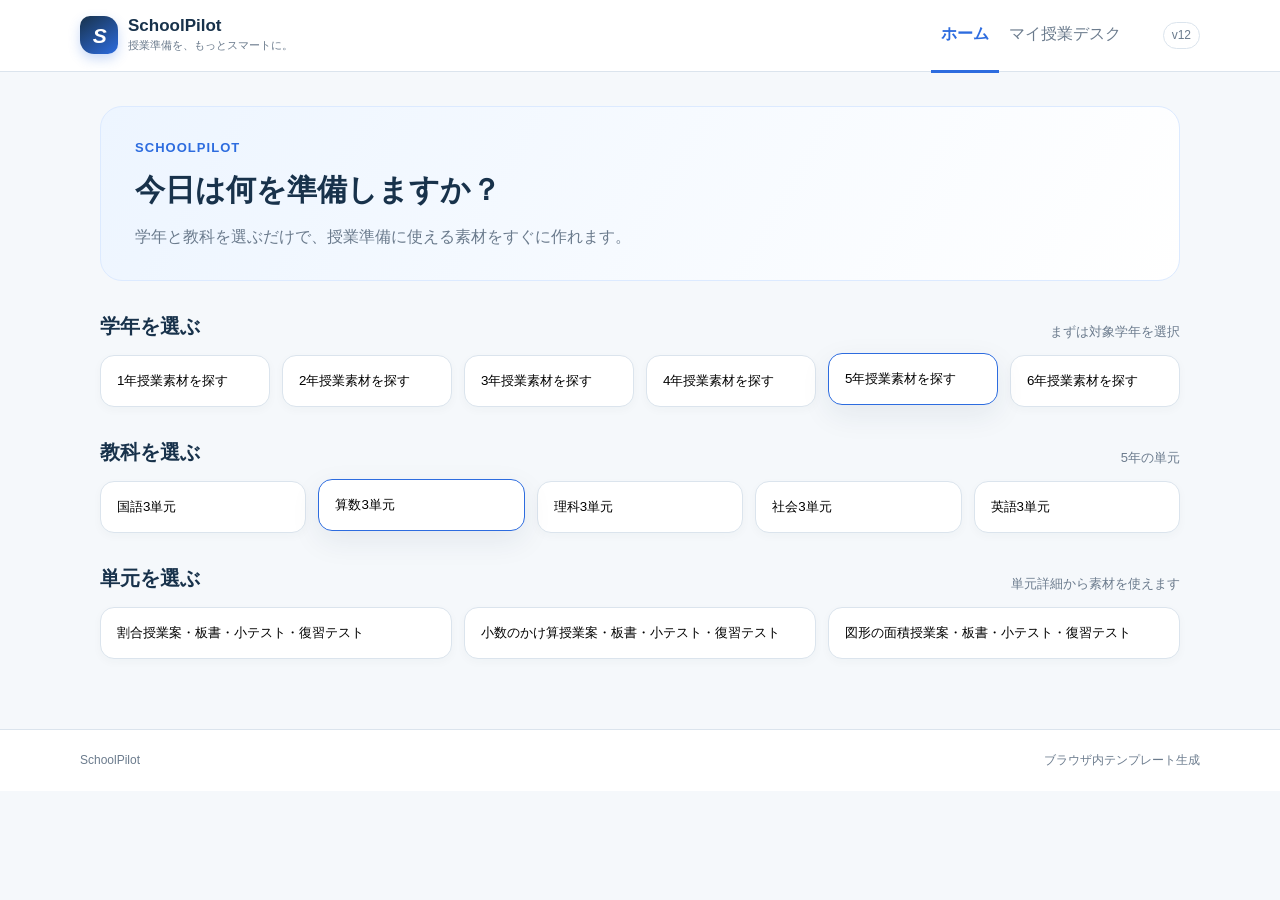
==== commit 5f48d133: "Add files via upload" ====
--- a/index.html
+++ b/index.html
@@ -3,18 +3,18 @@
 <head>
   <meta charset="utf-8">
   <meta name="viewport" content="width=device-width, initial-scale=1">
-  <meta name="description" content="先生時短AI - 授業案・板書・ミニテストをブラウザ内で作成">
-  <title>先生時短AI v12</title>
+  <meta name="description" content="SchoolPilot - 授業案・板書・小テストをブラウザ内で作成">
+  <title>SchoolPilot v14</title>
   <link rel="stylesheet" href="styles.css">
 </head>
 <body>
   <header class="site-header">
-    <div class="brand"><span class="brand-mark">時</span><div><strong>先生時短AI</strong><small>授業準備を、もっと短く。</small></div></div>
+    <div class="brand"><span class="brand-mark">S</span><div><strong>SchoolPilot</strong><small>授業準備を、もっとスマートに。</small></div></div>
     <nav aria-label="メインナビ"><button class="nav-link active" data-page="home">ホーム</button><button class="nav-link" data-page="desk">マイ授業デスク</button></nav>
     <span class="version">v12</span>
   </header>
   <main id="app" class="container"></main>
-  <footer><span>先生時短AI</span><span>ブラウザ内テンプレート生成 / 外部API不使用</span></footer>
+  <footer><span>SchoolPilot</span><span>ブラウザ内テンプレート生成</span></footer>
   <script src="app.js"></script>
 </body>
 </html>
--- a/styles.css
+++ b/styles.css
@@ -1,2 +1,7 @@
 :root{--navy:#18324b;--blue:#2d6cdf;--sky:#eaf3ff;--mint:#e8f7f1;--ink:#203040;--muted:#6b7b8d;--line:#dbe4ed;--bg:#f5f8fb;--white:#fff;--accent:#ef9f4a;--shadow:0 10px 30px rgba(24,50,75,.08)}
 *{box-sizing:border-box}body{margin:0;background:var(--bg);color:var(--ink);font-family:-apple-system,BlinkMacSystemFont,"Noto Sans JP","Yu Gothic",sans-serif;line-height:1.7}.site-header{height:72px;background:var(--white);border-bottom:1px solid var(--line);display:flex;align-items:center;padding:0 max(20px,calc((100% - 1120px)/2));gap:32px}.brand{display:flex;align-items:center;gap:10px;margin-right:auto}.brand-mark{display:grid;place-items:center;width:38px;height:38px;border-radius:12px;background:var(--navy);color:#fff;font-weight:700;font-size:21px}.brand strong{display:block;color:var(--navy);font-size:17px;line-height:1.2}.brand small{display:block;color:var(--muted);font-size:11px}.nav-link{border:0;background:none;color:var(--muted);font:inherit;padding:22px 10px;cursor:pointer}.nav-link.active{color:var(--blue);font-weight:700;border-bottom:3px solid var(--blue)}.version{font-size:12px;color:var(--muted);border:1px solid var(--line);padding:2px 8px;border-radius:20px}.container{max-width:1120px;margin:0 auto;padding:34px 20px 70px}.hero{background:linear-gradient(120deg,#edf5ff,#fff);border:1px solid #dceaff;border-radius:22px;padding:30px 34px;margin-bottom:24px}.eyebrow{color:var(--blue);font-weight:700;font-size:13px;letter-spacing:.08em}.hero h1{margin:5px 0 8px;font-size:30px;color:var(--navy)}.hero p{margin:0;color:var(--muted)}.section-title{display:flex;justify-content:space-between;align-items:end;margin:28px 0 12px}.section-title h2{margin:0;color:var(--navy);font-size:20px}.section-title p{margin:0;color:var(--muted);font-size:13px}.grade-grid,.subject-grid,.unit-grid{display:grid;grid-template-columns:repeat(auto-fit,minmax(150px,1fr));gap:12px}.choice,.unit-card,.desk-card{background:var(--white);border:1px solid var(--line);border-radius:14px;padding:16px;cursor:pointer;text-align:left;transition:.2s;box-shadow:0 3px 10px rgba(24,50,75,.03)}.choice:hover,.unit-card:hover,.choice.selected{border-color:var(--blue);transform:translateY(-2px);box-shadow:var(--shadow)}.choice strong,.unit-card strong{display:block;color:var(--navy)}.choice span,.unit-card span{font-size:13px;color:var(--muted)}.panel{background:#fff;border:1px solid var(--line);border-radius:18px;padding:24px;box-shadow:var(--shadow);margin-top:20px}.crumbs{color:var(--muted);font-size:13px;margin-bottom:6px}.unit-head{display:flex;justify-content:space-between;gap:20px;align-items:start}.unit-head h1{margin:0;color:var(--navy);font-size:28px}.pill{display:inline-block;padding:3px 10px;border-radius:20px;background:var(--sky);color:var(--blue);font-size:12px;font-weight:700}.tabs{display:flex;gap:8px;border-bottom:1px solid var(--line);margin:22px 0 20px;overflow:auto}.tab{border:0;background:none;padding:10px 14px;color:var(--muted);font:inherit;white-space:nowrap;cursor:pointer}.tab.active{color:var(--blue);font-weight:700;border-bottom:3px solid var(--blue)}.levels{display:flex;flex-wrap:wrap;gap:8px;margin:12px 0 18px}.level{border:1px solid var(--line);background:#fff;border-radius:20px;padding:7px 14px;color:var(--ink);cursor:pointer}.level.selected{background:var(--navy);color:#fff;border-color:var(--navy)}.primary,.secondary{border:0;border-radius:10px;padding:11px 17px;font:inherit;font-weight:700;cursor:pointer}.primary{background:var(--blue);color:#fff}.secondary{background:#eef3f7;color:var(--navy)}.actions{display:flex;flex-wrap:wrap;gap:10px;margin-top:18px}.feature{border:1px solid var(--line);border-radius:14px;padding:20px;margin:16px 0;background:linear-gradient(120deg,#fff,#fbfdff)}.feature h2{font-size:19px;margin:0 0 4px;color:var(--navy)}.feature p{margin:0;color:var(--muted);font-size:13px}.feature.test{border-color:#c9e9dd;background:linear-gradient(120deg,#f4fffa,#fff)}.result{margin-top:20px;border-top:1px solid var(--line);padding-top:20px}.result h3{margin:0;color:var(--navy)}.question{background:#f8fafc;border:1px solid var(--line);border-radius:12px;padding:15px;margin:12px 0}.question-head{display:flex;gap:8px;align-items:center;margin-bottom:6px}.qno{background:var(--navy);color:#fff;border-radius:50%;width:26px;height:26px;display:grid;place-items:center;font-size:13px}.format{font-size:11px;color:var(--blue);font-weight:700;background:var(--sky);border-radius:12px;padding:2px 8px}.question p{margin:5px 0}.answer{color:#146c4b;font-weight:700}.explain{color:#526576;font-size:13px}.notice{color:var(--muted);font-size:13px;background:#f7f9fb;padding:11px 13px;border-radius:10px}.empty{padding:50px 20px;text-align:center;color:var(--muted);background:#fff;border:1px dashed var(--line);border-radius:16px}.desk-grid{display:grid;grid-template-columns:repeat(auto-fit,minmax(240px,1fr));gap:14px}.desk-card h3{margin:0 0 6px;color:var(--navy);font-size:16px}.desk-card p{font-size:13px;color:var(--muted);margin:0}footer{border-top:1px solid var(--line);padding:20px max(20px,calc((100% - 1120px)/2));display:flex;justify-content:space-between;color:var(--muted);font-size:12px;background:#fff}@media(max-width:650px){.site-header{gap:8px;padding:0 14px}.brand small{display:none}.nav-link{font-size:13px;padding:22px 5px}.version{display:none}.container{padding:22px 14px 50px}.hero{padding:22px}.hero h1{font-size:24px}.unit-head{display:block}.unit-head .pill{margin-top:10px}footer{display:block}footer span{display:block;margin:3px 0}}
+ .question{border-width:2px;box-shadow:0 4px 0 #edf3f8}.question:nth-of-type(3n+1){border-color:#bfe5dc;background:#f5fffc}.question:nth-of-type(3n+2){border-color:#f5d7a9;background:#fffaf2}
+.result .format{display:none}.work-label{font-size:12px;color:var(--muted);margin-top:10px}.question .answer-line{height:46px}.question:has(.format){min-height:0}
+.worksheet-preview{display:grid;grid-template-columns:1fr 1fr;gap:12px;margin-top:14px}.worksheet-item{border:2px solid #bfe5dc;border-radius:14px;padding:14px;background:#f5fffc;min-height:130px}.worksheet-item:nth-child(even){border-color:#f5d7a9;background:#fffaf2}.worksheet-label{display:inline-block;margin-right:7px;padding:3px 9px;border-radius:7px;background:var(--navy);color:#fff;font-weight:700;font-size:13px}.worksheet-item strong{font-size:14px}.worksheet-lines{height:48px;border-bottom:1px dashed #aebdca;margin-top:16px}@media(max-width:650px){.worksheet-preview{grid-template-columns:1fr}}
+.pack{border-color:#d8c9f4;background:linear-gradient(120deg,#fbf8ff,#fff)}.pack-list{display:grid;grid-template-columns:1fr 1fr;gap:10px;margin-top:16px}.pack-list div{padding:12px;border-radius:10px;background:#fff;border:1px solid var(--line)}.pack-list b{display:block;color:var(--navy)}.pack-list span{font-size:12px;color:var(--muted)}@media(max-width:650px){.pack-list{grid-template-columns:1fr}}
+.brand-mark{background:linear-gradient(145deg,#18324b 0%,#2d6cdf 100%);border-radius:10px 14px 10px 14px;box-shadow:0 5px 12px rgba(45,108,223,.25);font-family:Arial,sans-serif;font-style:italic;letter-spacing:-.08em}.brand-mark::after{content:'';position:absolute}
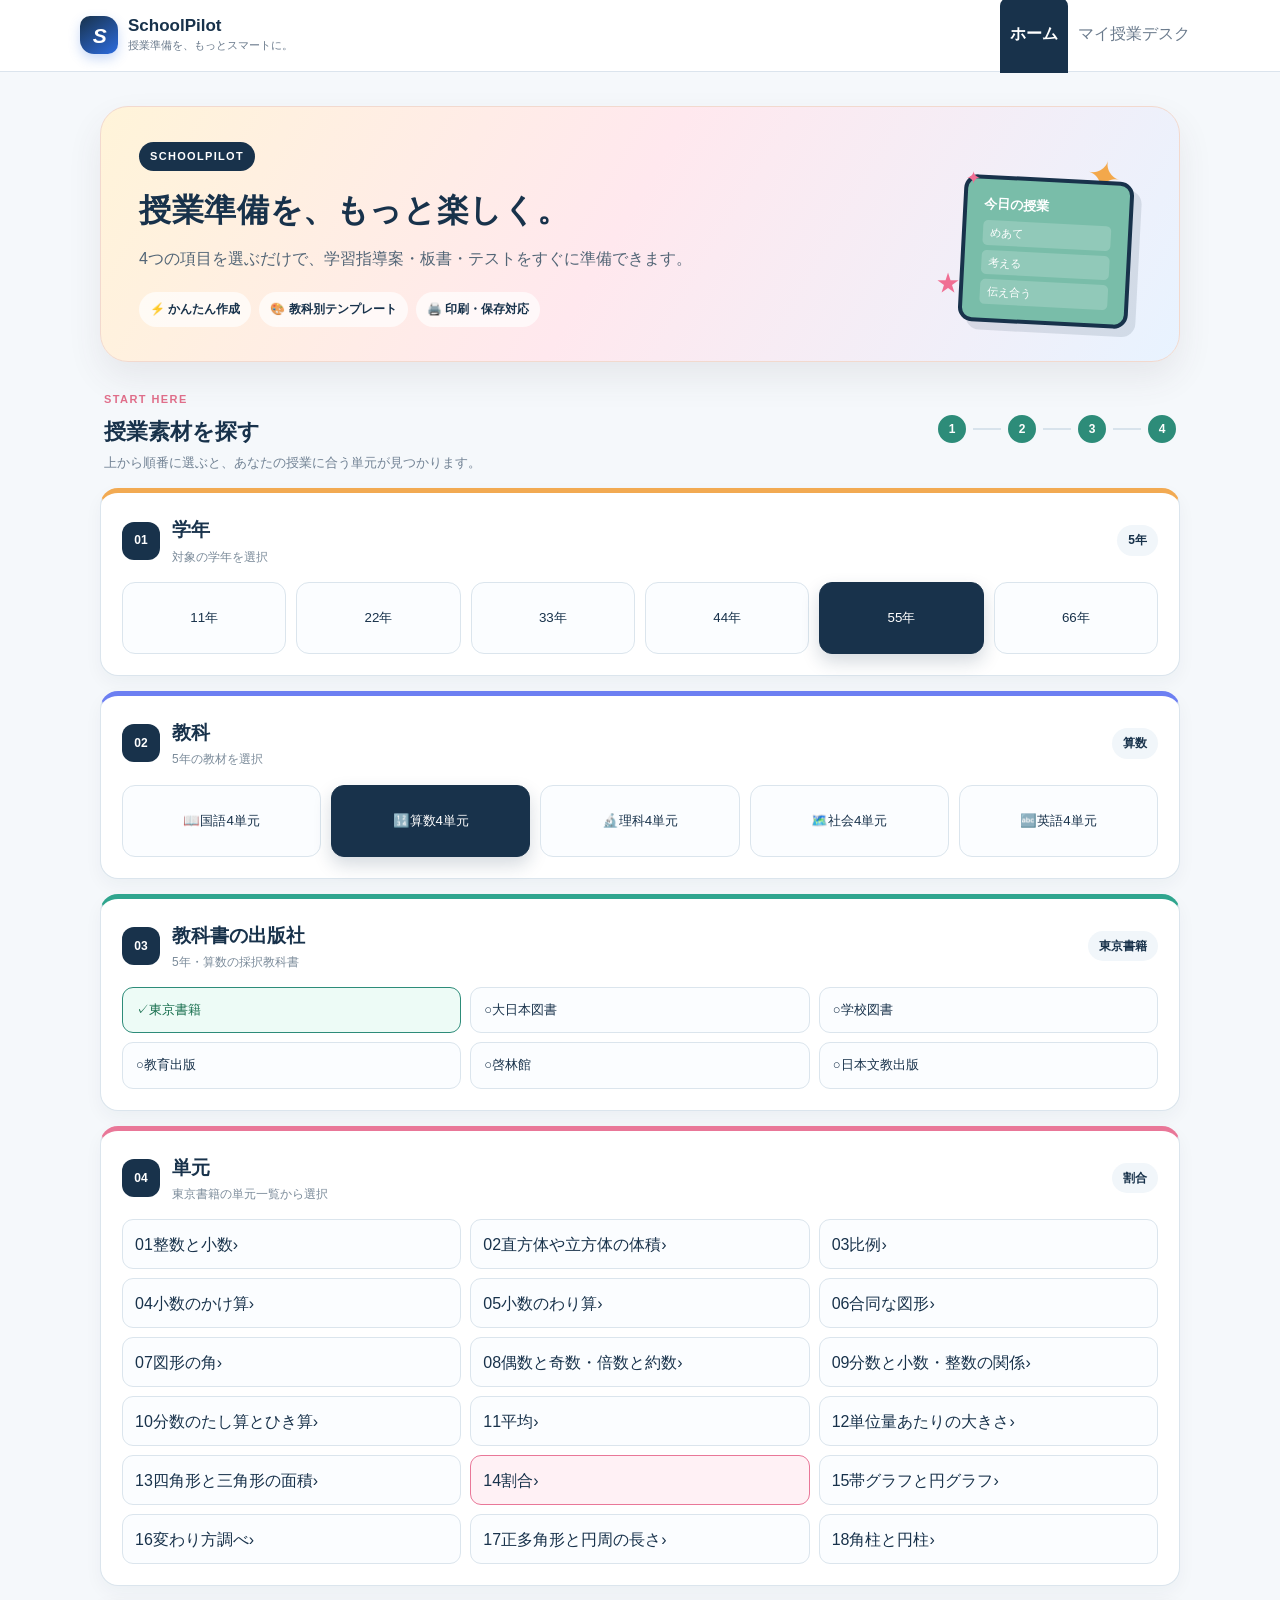
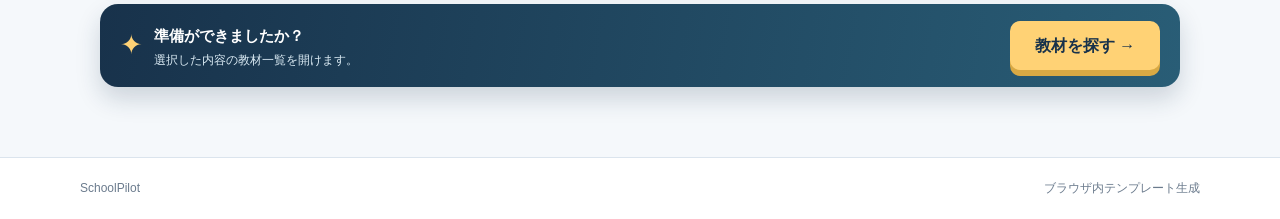
==== commit 473b5940: "Add files via upload" ====
--- a/index.html
+++ b/index.html
@@ -11,7 +11,6 @@
   <header class="site-header">
     <div class="brand"><span class="brand-mark">S</span><div><strong>SchoolPilot</strong><small>授業準備を、もっとスマートに。</small></div></div>
     <nav aria-label="メインナビ"><button class="nav-link active" data-page="home">ホーム</button><button class="nav-link" data-page="desk">マイ授業デスク</button></nav>
-    <span class="version">v12</span>
   </header>
   <main id="app" class="container"></main>
   <footer><span>SchoolPilot</span><span>ブラウザ内テンプレート生成</span></footer>
--- a/styles.css
+++ b/styles.css
@@ -5,3 +5,23 @@
 .worksheet-preview{display:grid;grid-template-columns:1fr 1fr;gap:12px;margin-top:14px}.worksheet-item{border:2px solid #bfe5dc;border-radius:14px;padding:14px;background:#f5fffc;min-height:130px}.worksheet-item:nth-child(even){border-color:#f5d7a9;background:#fffaf2}.worksheet-label{display:inline-block;margin-right:7px;padding:3px 9px;border-radius:7px;background:var(--navy);color:#fff;font-weight:700;font-size:13px}.worksheet-item strong{font-size:14px}.worksheet-lines{height:48px;border-bottom:1px dashed #aebdca;margin-top:16px}@media(max-width:650px){.worksheet-preview{grid-template-columns:1fr}}
 .pack{border-color:#d8c9f4;background:linear-gradient(120deg,#fbf8ff,#fff)}.pack-list{display:grid;grid-template-columns:1fr 1fr;gap:10px;margin-top:16px}.pack-list div{padding:12px;border-radius:10px;background:#fff;border:1px solid var(--line)}.pack-list b{display:block;color:var(--navy)}.pack-list span{font-size:12px;color:var(--muted)}@media(max-width:650px){.pack-list{grid-template-columns:1fr}}
 .brand-mark{background:linear-gradient(145deg,#18324b 0%,#2d6cdf 100%);border-radius:10px 14px 10px 14px;box-shadow:0 5px 12px rgba(45,108,223,.25);font-family:Arial,sans-serif;font-style:italic;letter-spacing:-.08em}.brand-mark::after{content:'';position:absolute}
+.source-note{margin:8px 0 14px;color:var(--muted);font-size:11px}.source-note a{color:var(--blue);text-decoration:none}.source-note a:hover{text-decoration:underline}
+.support-paper{margin-top:14px}.support-row{display:flex;gap:12px;align-items:flex-start;padding:13px;border:1px solid var(--line);border-radius:10px;margin:9px 0;background:#fbfdff}.support-row b{display:grid;place-items:center;min-width:27px;height:27px;border-radius:50%;background:var(--navy);color:#fff}.support-row span{font-weight:600;color:var(--ink)}
+.lesson-sample-image{margin:18px 0 4px;border:1px solid #d7e3ee;border-radius:16px;overflow:hidden;background:#f5f9fc;box-shadow:0 8px 20px rgba(25,55,80,.08)}
+.lesson-sample-title{display:flex;align-items:center;gap:12px;padding:16px 18px;background:linear-gradient(135deg,var(--sample-accent),#18324b);color:#fff}.lesson-sample-title>span{display:grid;place-items:center;width:42px;height:42px;border-radius:12px;background:rgba(255,255,255,.18);font-size:23px}.lesson-sample-title b{display:block;font-size:17px}.lesson-sample-title small{display:block;margin-top:3px;color:rgba(255,255,255,.82)}
+.lesson-sample-flow{display:grid;grid-template-columns:repeat(5,1fr);gap:8px;padding:14px}.lesson-sample-step{min-width:0;padding:11px 9px;border:1px solid #d8e3ec;border-radius:11px;background:#fff}.lesson-sample-step>strong{display:grid;place-items:center;width:24px;height:24px;border-radius:50%;background:#18324b;color:#fff;font-size:12px;margin-bottom:8px}.lesson-sample-step b{display:block;font-size:12px;color:#18324b}.lesson-sample-step p{margin:6px 0 0;font-size:11px;line-height:1.55;color:#526576}.lesson-sample-image::after{content:'学習指導案サンプル';display:block;padding:0 14px 10px;text-align:right;font-size:10px;color:#8192a2}
+@media (max-width:760px){.lesson-sample-flow{grid-template-columns:1fr 1fr}.lesson-sample-step:last-child{grid-column:1/-1}}
+.desk-category{margin-top:28px}.desk-category .section-title{margin-top:0}
+.danger{border:0;border-radius:10px;padding:11px 17px;font:inherit;font-weight:700;cursor:pointer;background:#fff0f0;color:#b43a3a}
+.board-visual{margin:16px 0;border-radius:14px;background:#18324b;padding:12px;color:#fff;box-shadow:inset 0 0 0 3px #2b526f}.board-head{font-size:12px;color:#bfe5dc;margin-bottom:8px}.board-columns{display:grid;grid-template-columns:repeat(3,1fr);gap:8px}.board-part{min-height:135px;padding:12px;border:1px solid rgba(255,255,255,.35);border-radius:8px;background:rgba(255,255,255,.06)}.board-part b{color:#ffe28a}.board-part p{font-size:14px;margin:8px 0}.board-icon{font-size:23px;display:block}.number-line{display:flex;align-items:center;gap:5px;color:#ffe28a;margin-top:18px}.number-line i{height:3px;background:#ffe28a;flex:1;position:relative}.number-line i:after{content:'';position:absolute;left:45%;top:-5px;width:12px;height:12px;border-radius:50%;background:#ff9f6e}@media(max-width:650px){.board-columns{grid-template-columns:1fr}.board-part{min-height:90px}}
+.overview-points{display:flex;flex-wrap:wrap;gap:8px;margin-top:14px}.overview-points span{padding:7px 11px;border-radius:20px;background:var(--sky);color:var(--blue);font-size:13px}.minutes{display:flex;gap:8px;margin-top:14px}
+.overview-card{background:#fff;border:1px solid var(--line);border-radius:16px;padding:22px;box-shadow:var(--shadow)}.overview-card h2{font-size:18px;color:var(--navy);margin:18px 0 6px}.overview-card h2:first-of-type{margin-top:14px}.evaluation-grid{display:grid;grid-template-columns:repeat(3,1fr);gap:10px}.evaluation-grid>div{border:1px solid var(--line);border-radius:10px;padding:12px;background:#f8fbfe}.evaluation-grid b{color:var(--blue);font-size:13px}.evaluation-grid p{font-size:13px;color:var(--muted);margin:6px 0 0}@media(max-width:700px){.evaluation-grid{grid-template-columns:1fr}}
+  .publisher-grid{display:grid;grid-template-columns:repeat(auto-fit,minmax(150px,1fr));gap:12px}.publisher-note{margin:10px 0 20px;color:var(--muted);font-size:12px}
+  .home-search{text-align:center;margin:32px 0 8px}.search-button{min-width:180px;font-size:17px}.search-button:disabled{background:#cbd5df;color:#fff;cursor:not-allowed;transform:none;box-shadow:none}.search-note{margin:10px 0;color:var(--muted);font-size:12px}
+  .choice.selected,.unit-card.selected{background:var(--navy);border-color:var(--navy);color:#fff;box-shadow:0 6px 16px rgba(24,50,75,.2)}.choice.selected strong,.unit-card.selected strong{color:#fff}.choice.selected span,.unit-card.selected span{color:#eaf3ff}
+  .tab.active{background:var(--navy);color:#fff;border-bottom-color:var(--navy);border-radius:8px 8px 0 0}.nav-link.active{background:var(--navy);color:#fff;border-bottom-color:var(--navy);border-radius:8px 8px 0 0}
+  .reference-card{margin-top:18px;padding:20px;border:1px solid #dceaff;border-radius:14px;background:linear-gradient(120deg,#f7fbff,#fff)}.reference-card h2{margin:0 0 6px;color:var(--navy);font-size:18px}.reference-card p{margin:0 0 14px;color:var(--muted);font-size:13px}.reference-grid{display:grid;grid-template-columns:repeat(3,1fr);gap:10px}.reference-grid a{display:block;padding:12px;border:1px solid var(--line);border-radius:10px;background:#fff;color:var(--blue);font-weight:700;text-decoration:none;font-size:13px}.reference-grid a:hover{border-color:var(--blue);box-shadow:var(--shadow)}.reference-grid a span{display:block;margin-top:5px;color:var(--muted);font-size:11px;font-weight:400}@media(max-width:700px){.reference-grid{grid-template-columns:1fr}}
+  .test-source-links{margin:18px 0;padding:14px 16px;border:1px solid #f2d4a5;border-radius:12px;background:#fffaf2;color:var(--ink);font-size:13px}.test-source-links strong{display:block;margin-bottom:8px;color:var(--navy)}.test-source-links a{display:inline-block;margin:4px 12px 0 0;color:var(--blue);font-weight:700;text-decoration:none}.test-source-links a:hover{text-decoration:underline}
+  .tab-back{display:flex;justify-content:center;margin:28px 0 4px;padding-top:18px;border-top:1px solid var(--line)}.tab-back .secondary{min-width:150px}
+  .home-hero{position:relative;display:flex;justify-content:space-between;gap:28px;overflow:hidden;margin-bottom:22px;padding:34px 38px;border-radius:28px;background:linear-gradient(120deg,#fff4d9 0%,#ffe8ee 48%,#e8f3ff 100%);border:1px solid #f2d9ce;box-shadow:0 16px 35px rgba(80,64,75,.09)}.home-hero-copy{position:relative;z-index:1}.home-kicker{display:inline-block;padding:5px 11px;border-radius:999px;background:#18324b;color:#fff;font-size:11px;font-weight:800;letter-spacing:.12em}.home-hero h1{margin:12px 0 8px;color:#18324b;font-size:32px;letter-spacing:.02em}.home-hero p{max-width:600px;margin:0;color:#526576}.home-benefits{display:flex;flex-wrap:wrap;gap:8px;margin-top:20px}.home-benefits span{padding:7px 11px;border-radius:999px;background:rgba(255,255,255,.7);color:#18324b;font-size:12px;font-weight:700}.home-hero-art{position:relative;width:220px;min-height:150px;flex:0 0 220px}.art-sun{position:absolute;right:20px;top:0;color:#f3a84b;font-size:42px;transform:rotate(15deg)}.art-board{position:absolute;right:10px;bottom:2px;display:grid;gap:5px;width:170px;padding:14px 17px;border:4px solid #18324b;border-radius:14px;background:#79bda9;color:#fff;box-shadow:8px 8px 0 rgba(24,50,75,.12);transform:rotate(3deg)}.art-board b{font-size:13px}.art-board span{padding:3px 7px;border-radius:5px;background:rgba(255,255,255,.18);font-size:11px}.art-star{position:absolute;color:#f06e93}.star-one{left:15px;bottom:23px;font-size:24px}.star-two{left:45px;top:22px;font-size:18px}.selection-guide{display:flex;align-items:center;justify-content:space-between;gap:20px;margin:10px 0 14px;padding:0 4px}.guide-eyebrow{color:#e16f8b;font-size:11px;font-weight:800;letter-spacing:.13em}.selection-guide h2{margin:2px 0;color:#18324b;font-size:22px}.selection-guide p{margin:0;color:#718294;font-size:13px}.selection-progress{display:flex;align-items:center;gap:7px}.progress-dot{display:grid;place-items:center;width:28px;height:28px;border:2px solid #d8e3ec;border-radius:50%;color:#8a9aaa;font-size:12px;font-weight:800;background:#fff}.progress-dot.done{border-color:#2d8c79;background:#2d8c79;color:#fff}.selection-progress i{width:28px;height:2px;background:#d8e3ec}.home-flow{display:grid;gap:15px}.home-step{position:relative;padding:21px;border:1px solid #dbe5ed;border-radius:18px;background:#fff;box-shadow:0 7px 18px rgba(24,50,75,.045)}.step-grade{border-top:5px solid #f2aa52}.step-subject{border-top:5px solid #6c7ff2}.step-publisher{border-top:5px solid #2fa58e}.step-unit{border-top:5px solid #e97798}.home-step-head{display:flex;align-items:center;gap:12px;margin-bottom:15px}.step-badge{display:grid;place-items:center;width:38px;height:38px;border-radius:12px;background:#18324b;color:#fff;font-size:12px;font-weight:800}.home-step-head h2{margin:0;color:#18324b;font-size:19px}.home-step-head p{margin:0;color:#7b8b9a;font-size:12px}.home-step-head>strong{margin-left:auto;padding:5px 11px;border-radius:999px;background:#f1f6fa;color:#18324b;font-size:12px}.home-choice-grid{display:grid;gap:10px}.grade-choice-grid{grid-template-columns:repeat(6,1fr)}.subject-choice-grid{grid-template-columns:repeat(5,1fr)}.home-choice,.home-publisher,.home-unit{border:1px solid #dbe5ed;background:#fbfdff;color:#18324b;cursor:pointer;transition:.18s}.home-choice{min-height:72px;border-radius:13px;padding:10px 8px;text-align:center}.home-choice:hover,.home-publisher:hover,.home-unit:hover{transform:translateY(-2px);border-color:#6c7ff2;box-shadow:0 7px 16px rgba(50,85,120,.1)}.home-choice.selected{border-color:#18324b;background:#18324b;color:#fff;box-shadow:0 8px 18px rgba(24,50,75,.18)}.choice-icon{display:block;margin-bottom:3px;font-size:20px}.home-choice b{display:block;font-size:14px}.home-choice small{display:block;margin-top:2px;color:#7f8e9d;font-size:10px}.home-choice.selected small{color:#d9e7f4}.publisher-choice-grid{display:grid;grid-template-columns:repeat(3,1fr);gap:9px}.home-publisher{display:flex;align-items:center;gap:8px;padding:11px 13px;border-radius:11px;text-align:left;font:inherit;font-size:13px}.home-publisher span{color:#9aacbb;font-weight:800}.home-publisher.selected{border-color:#2d8c79;background:#edfbf6;color:#146c4b}.home-publisher.selected span{color:#2d8c79}.home-unit-grid{display:grid;grid-template-columns:repeat(3,1fr);gap:9px}.home-unit{display:flex;align-items:center;gap:10px;min-height:50px;padding:9px 12px;border-radius:11px;text-align:left;font:inherit}.home-unit>span{color:#e97798;font-size:11px;font-weight:800}.home-unit b{font-size:12px;line-height:1.4}.home-unit em{margin-left:auto;color:#9aacbb;font-size:22px;font-style:normal}.home-unit.selected{border-color:#e97798;background:#fff1f5}.home-unit.selected>span,.home-unit.selected em{color:#e15e80}.home-action{display:flex;align-items:center;justify-content:space-between;gap:20px;margin-top:18px;padding:17px 20px;border-radius:18px;background:linear-gradient(100deg,#18324b,#295d76);color:#fff;box-shadow:0 12px 24px rgba(24,50,75,.18)}.home-action>div{display:flex;align-items:center;gap:11px}.action-spark{font-size:27px;color:#ffd275}.home-action b{font-size:15px}.home-action p{margin:1px 0 0;color:#dcecf5;font-size:12px}.home-search-button{min-width:150px;background:#ffd275;color:#18324b;box-shadow:0 6px 0 #d9a944}.home-search-button:hover{transform:translateY(-1px)}.home-search-button:disabled{background:#95a9b7;color:#e7eef2;box-shadow:none;cursor:not-allowed}.home-search-button span{margin-left:8px;font-size:18px}
+  @media(max-width:760px){.home-hero{padding:24px}.home-hero h1{font-size:25px}.home-hero-art{display:none}.selection-guide{display:block}.selection-progress{margin-top:14px}.grade-choice-grid{grid-template-columns:repeat(3,1fr)}.subject-choice-grid{grid-template-columns:repeat(3,1fr)}.publisher-choice-grid,.home-unit-grid{grid-template-columns:1fr}.home-action{display:block}.home-search-button{width:100%;margin-top:13px}}
